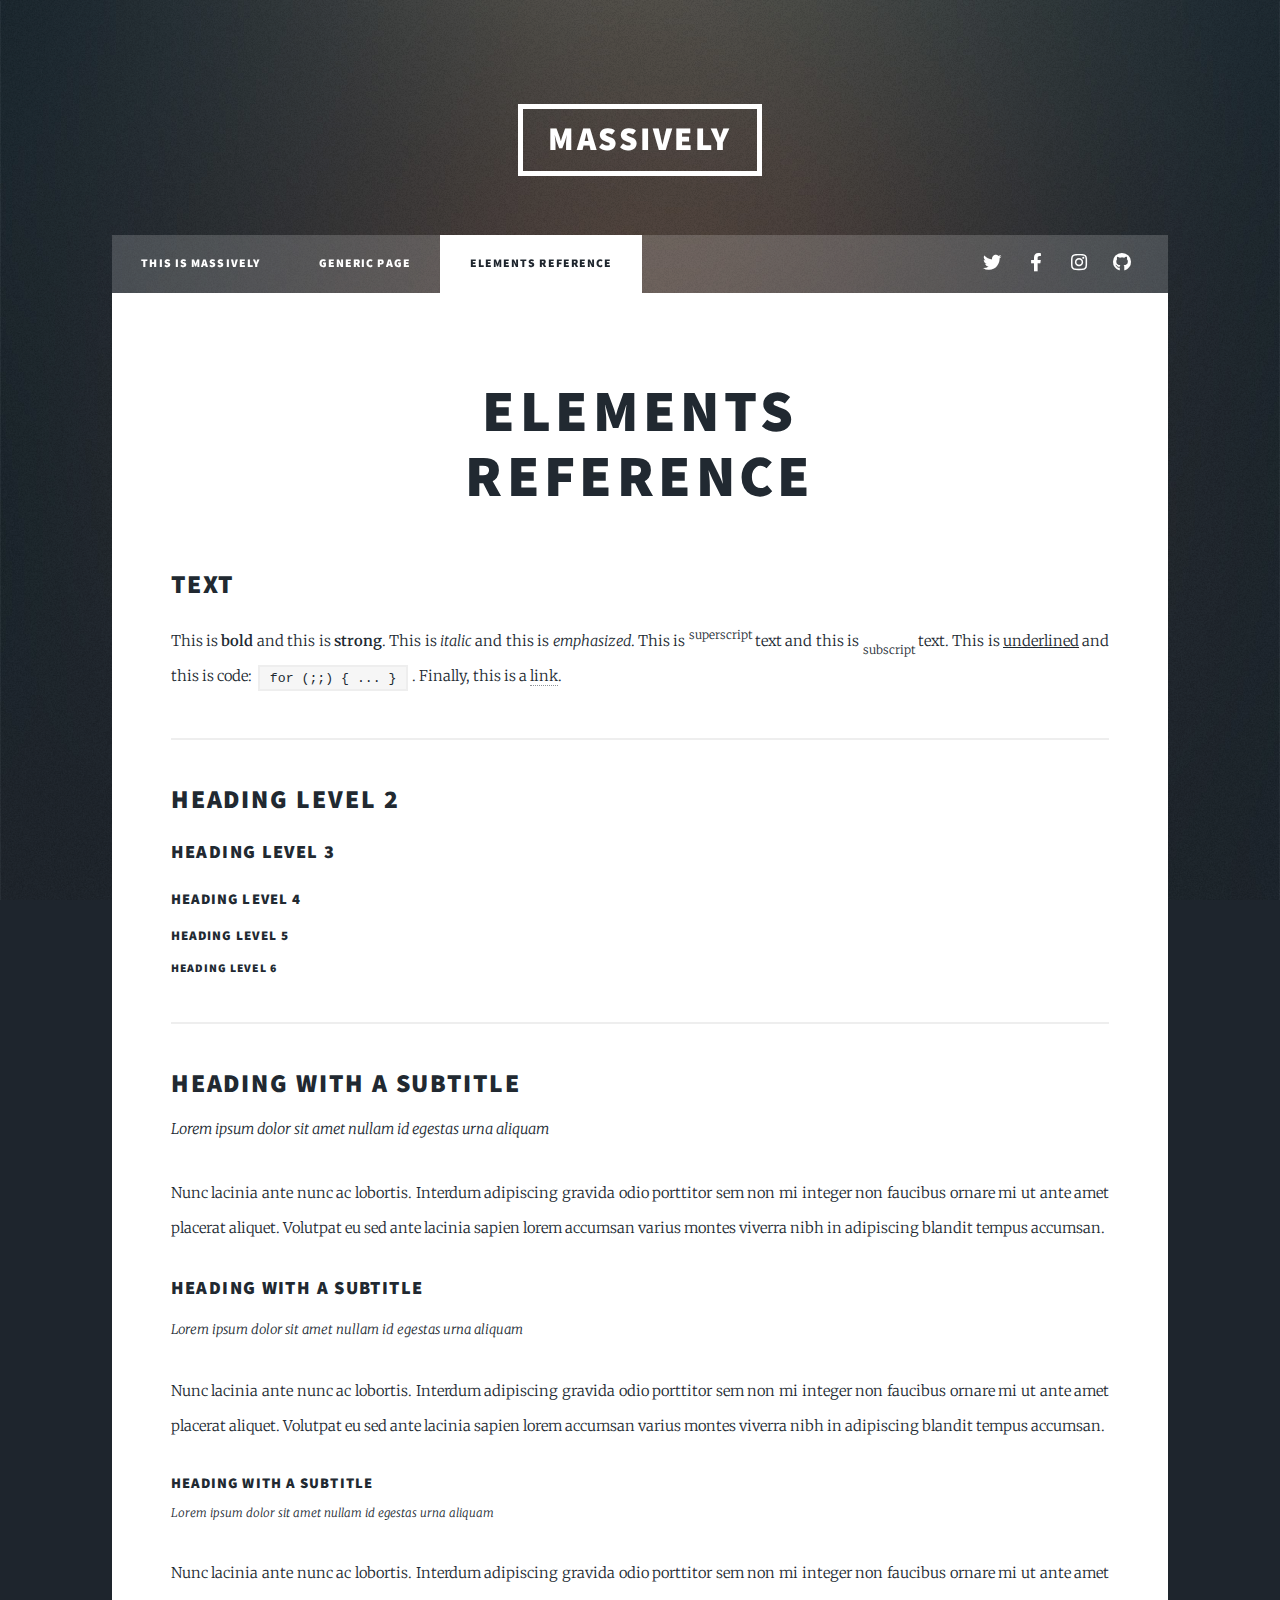
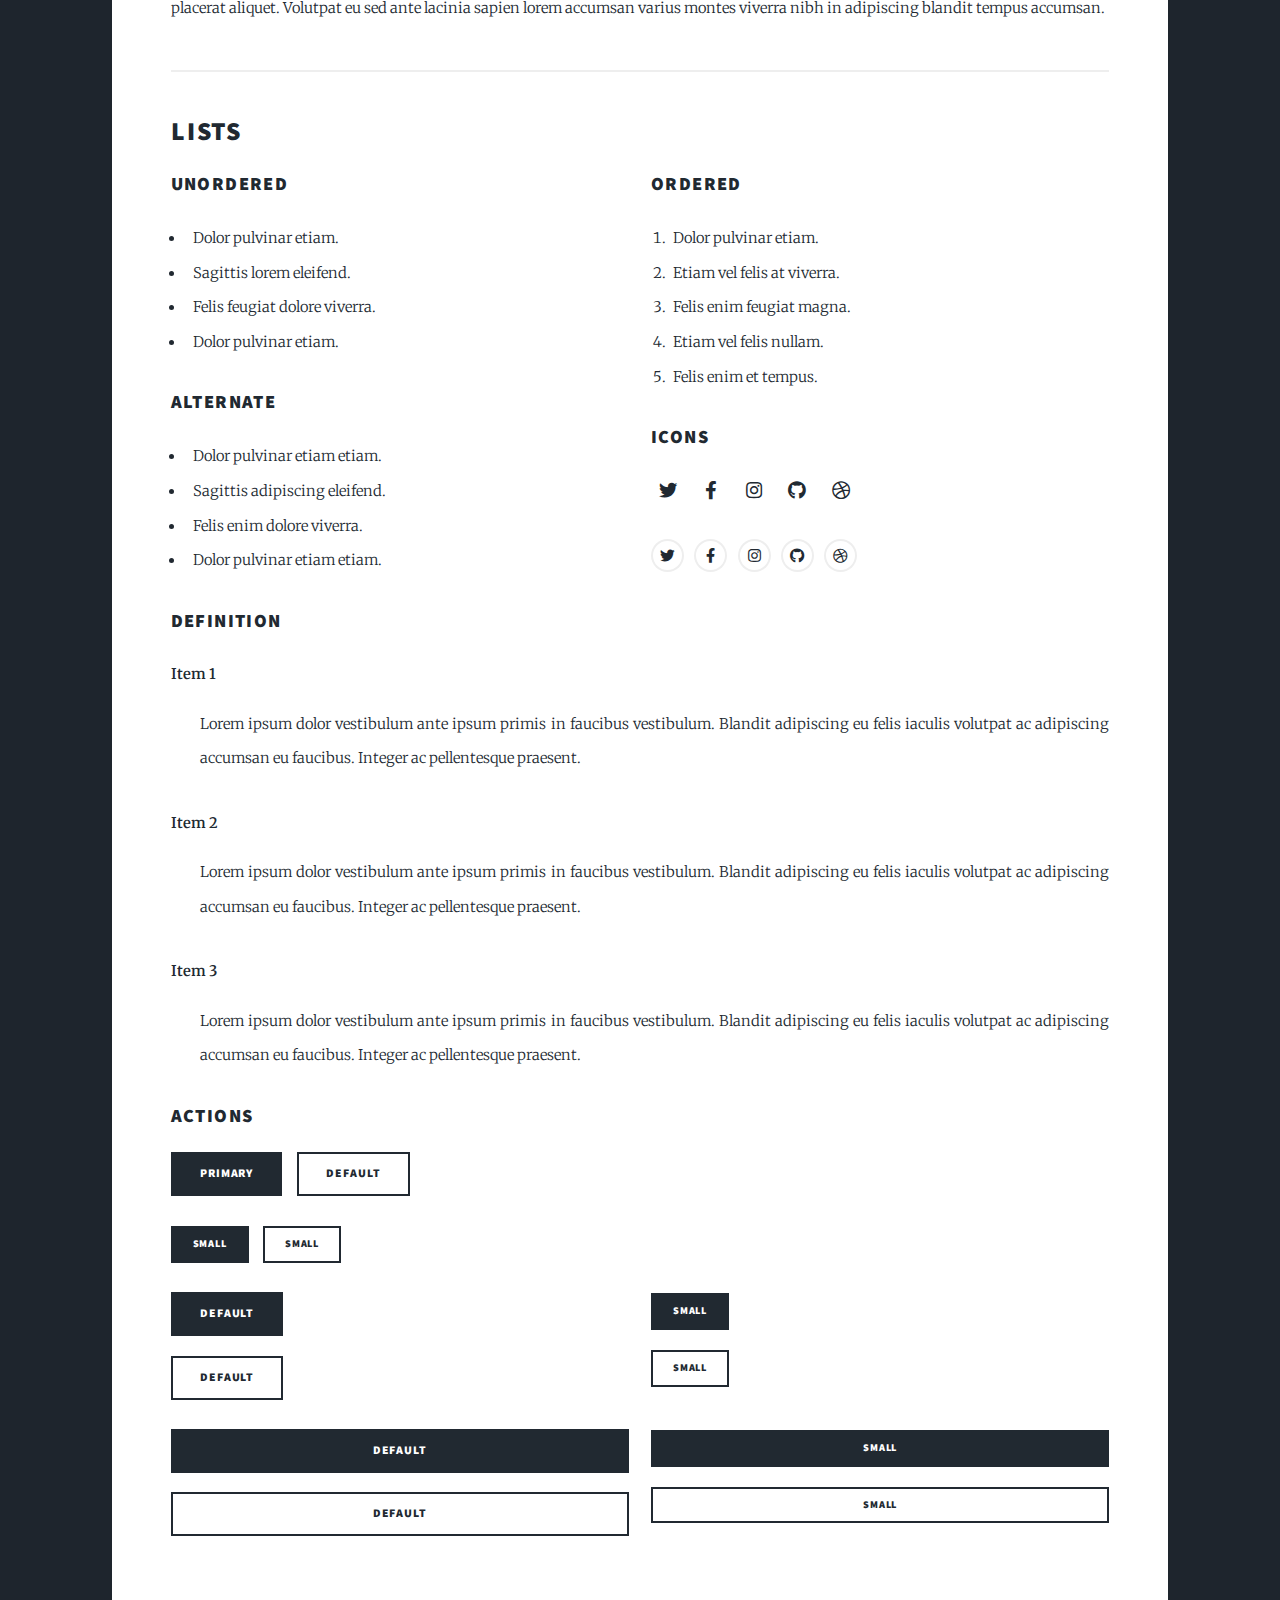
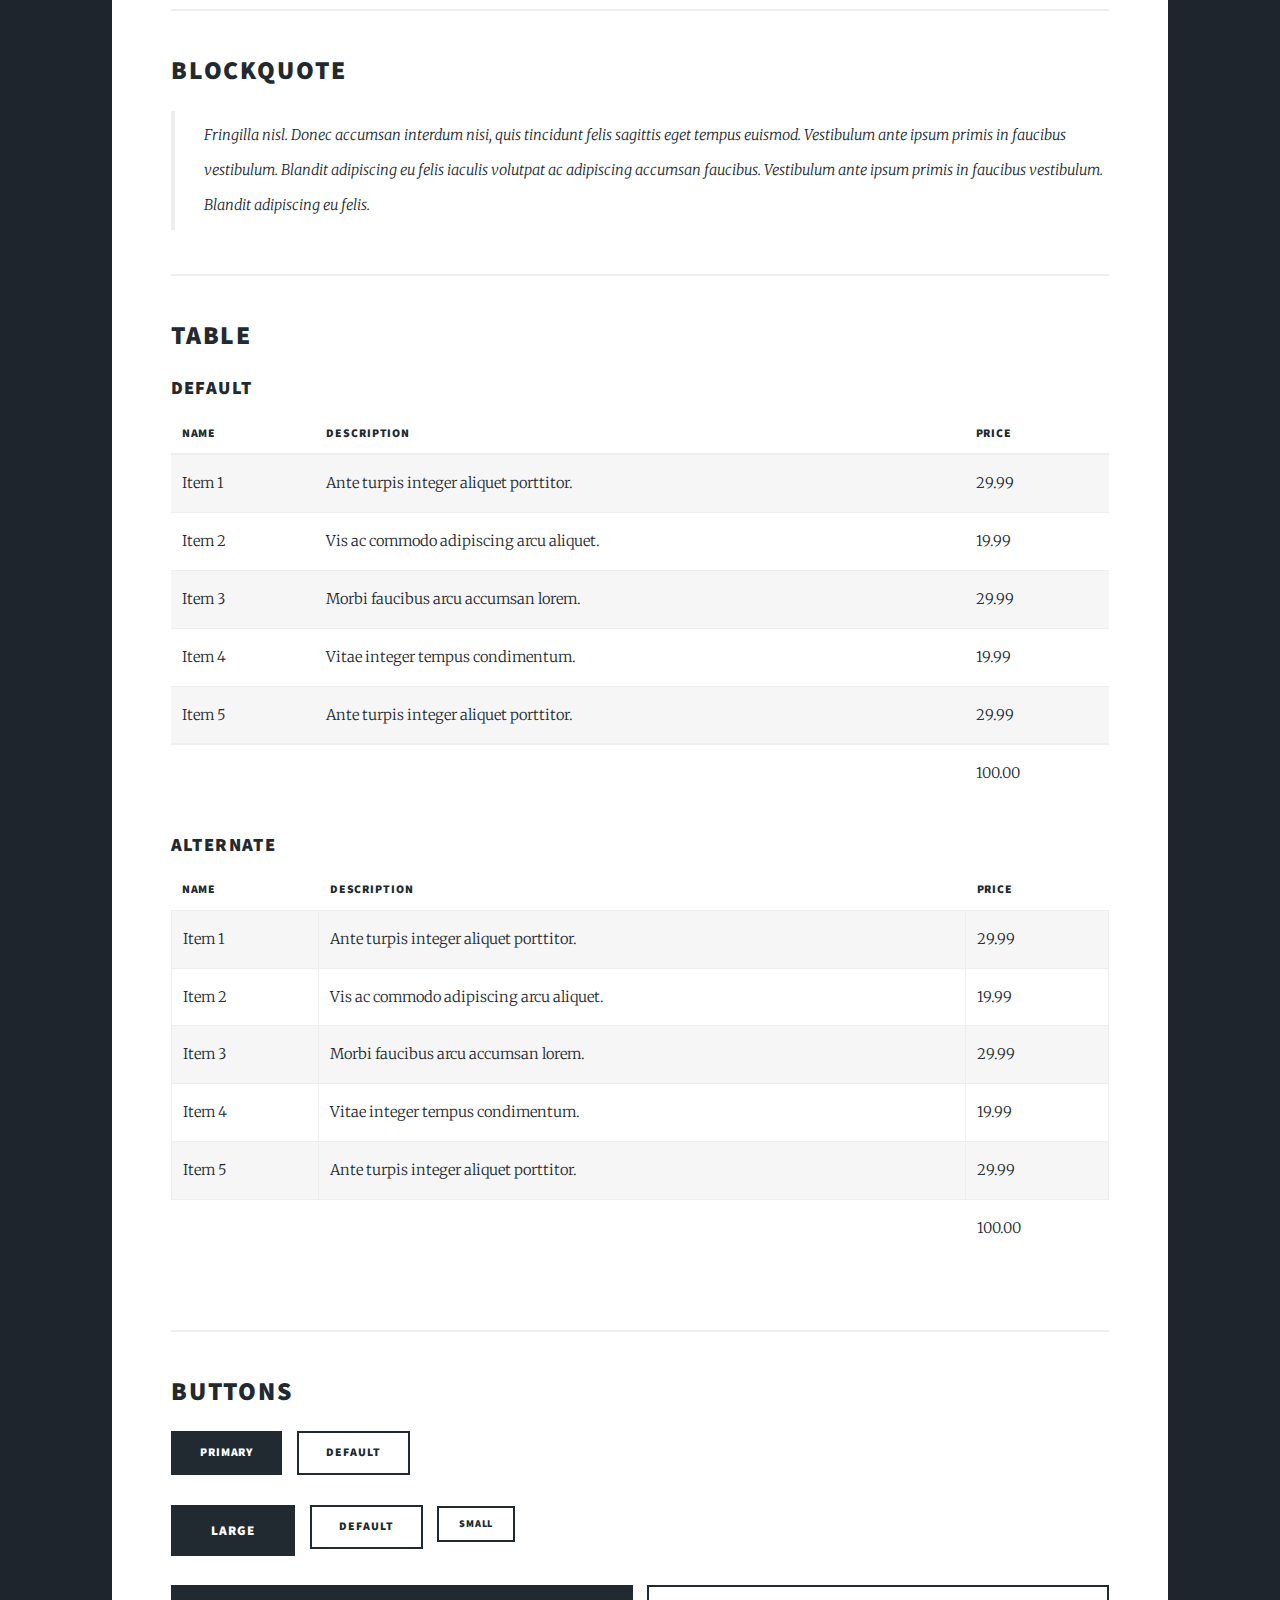
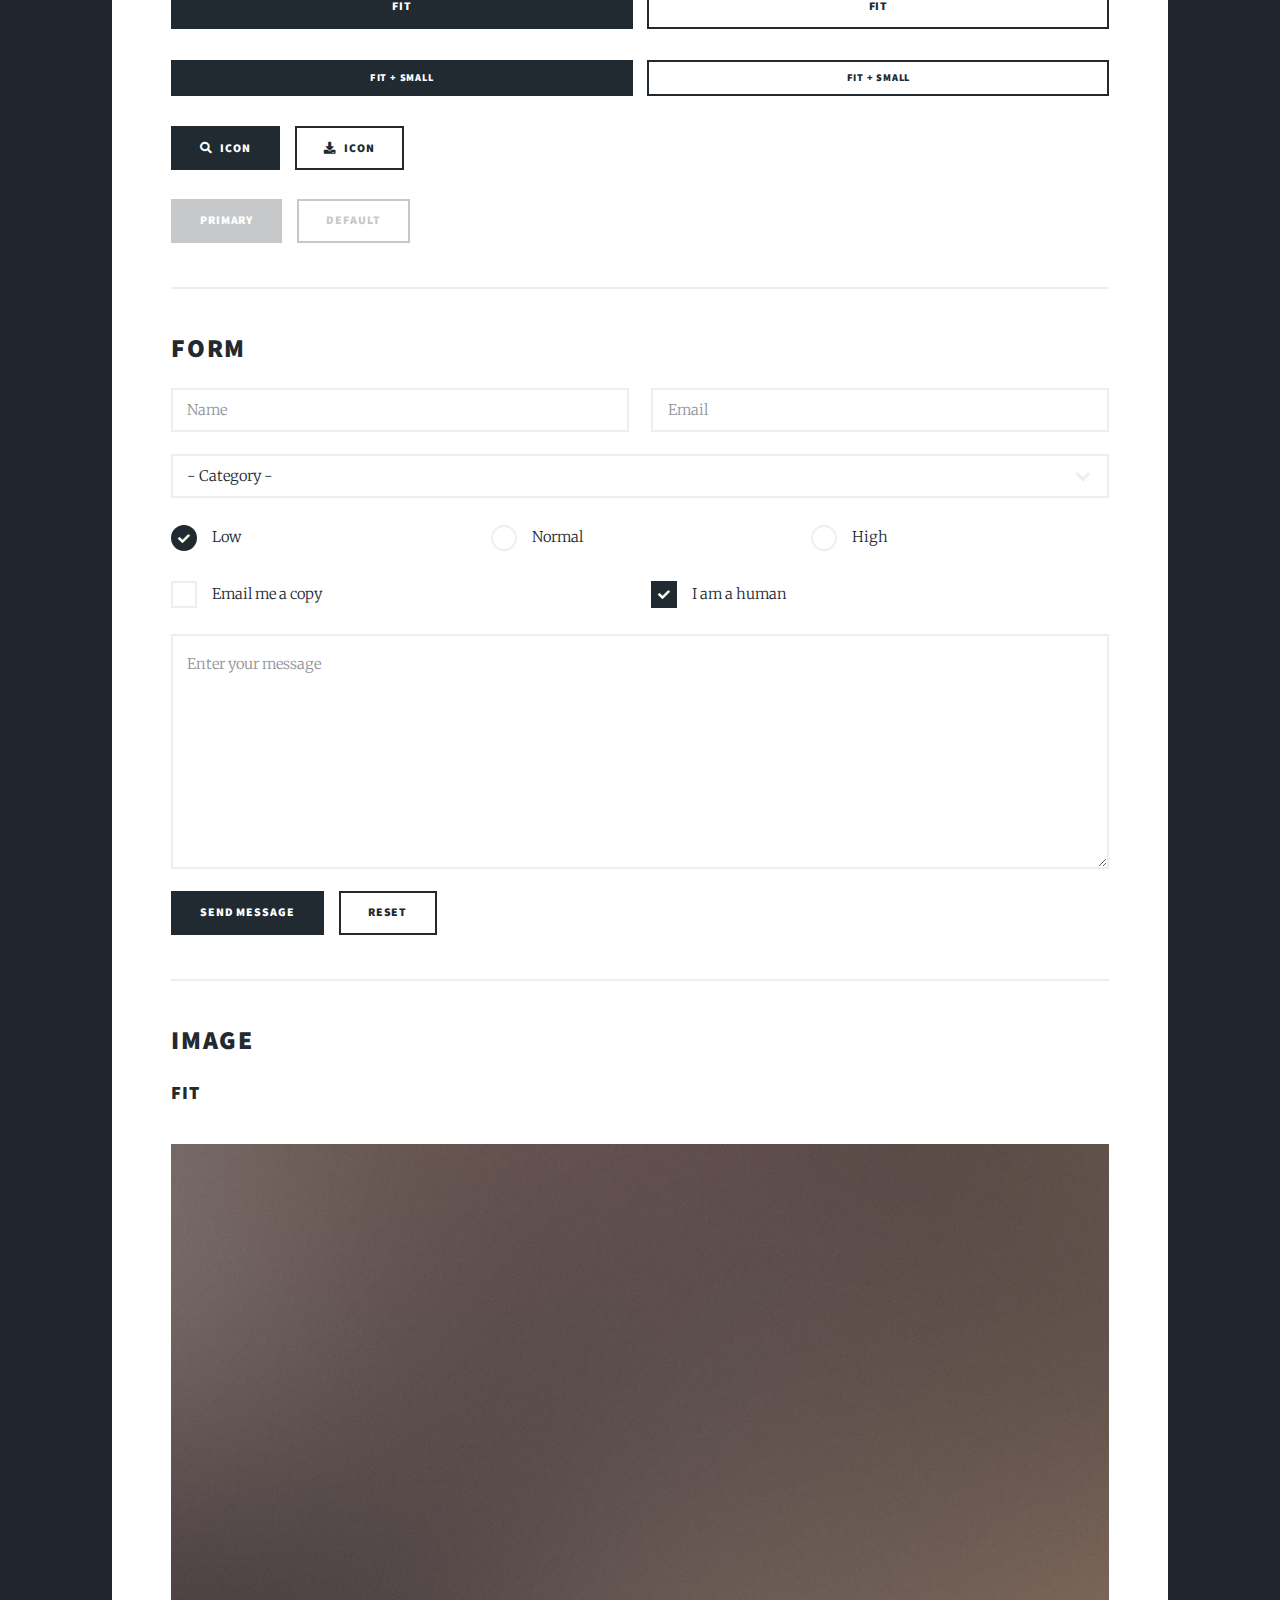
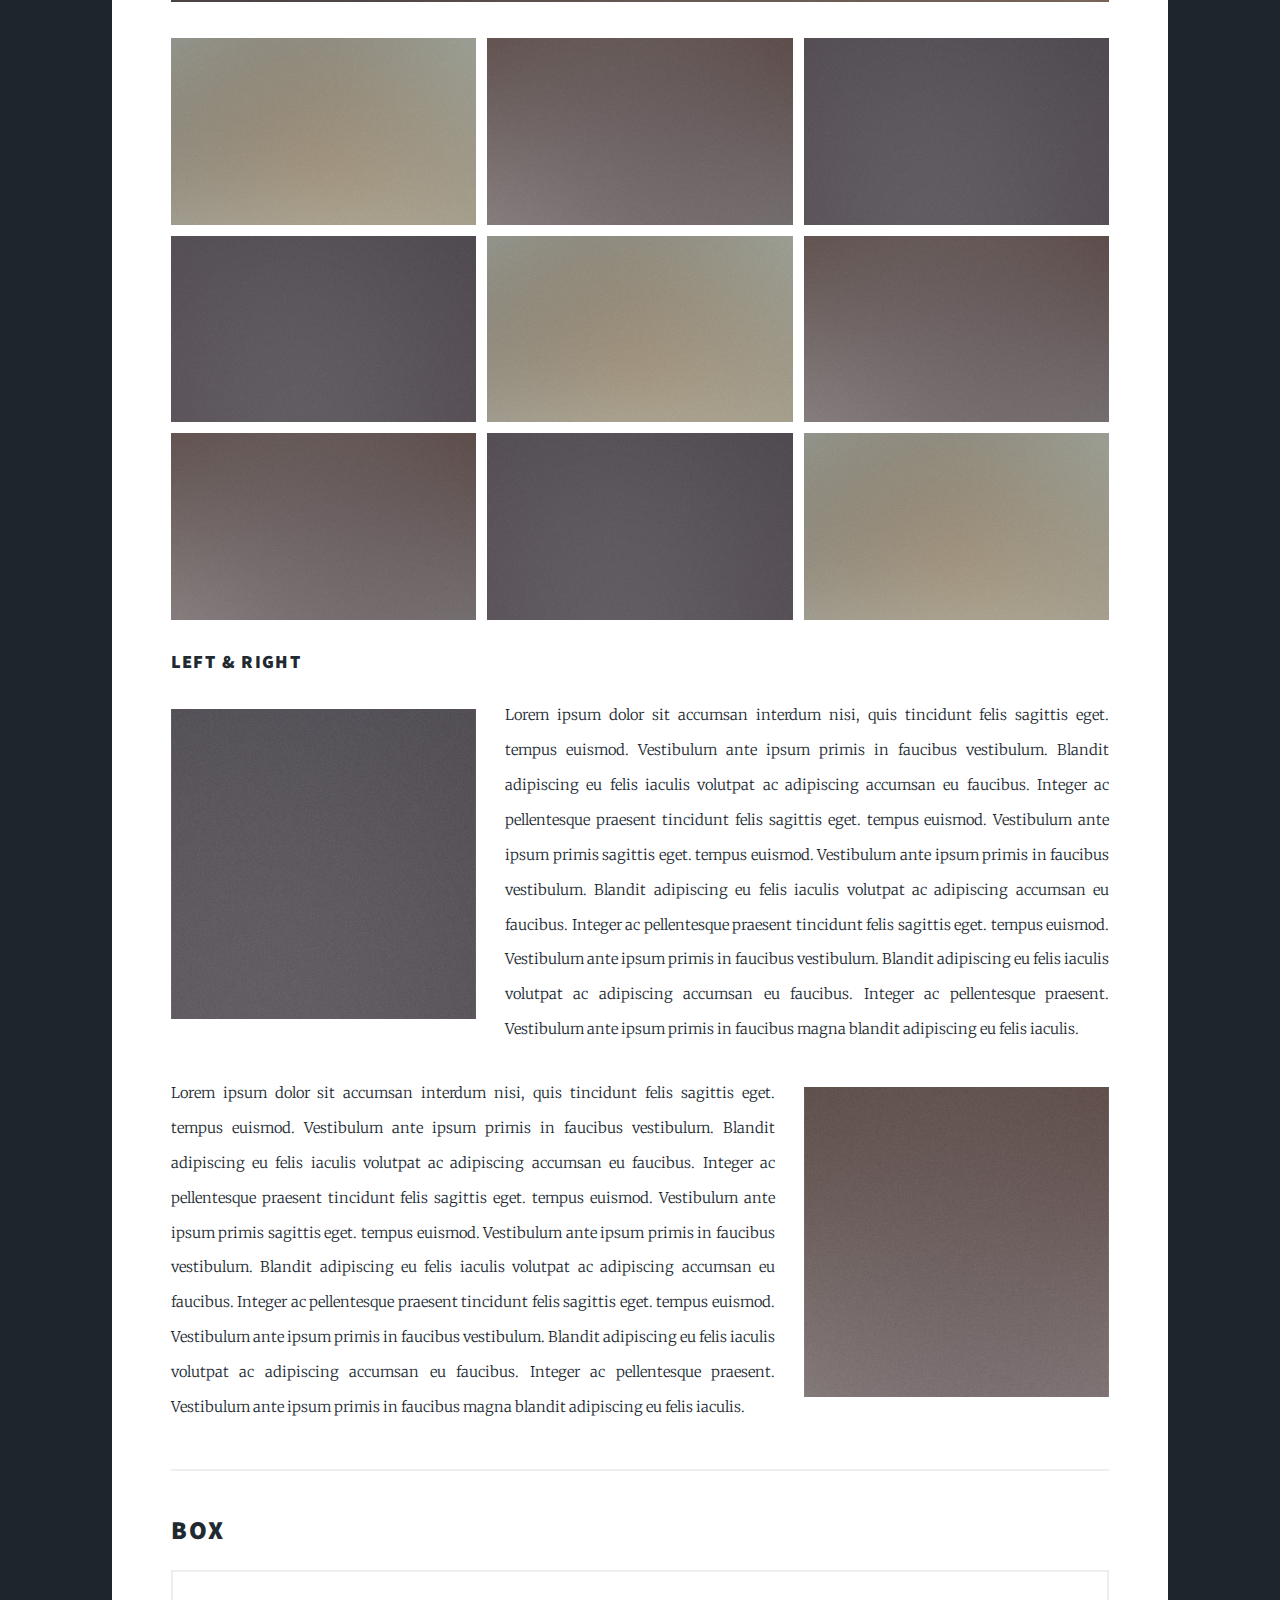
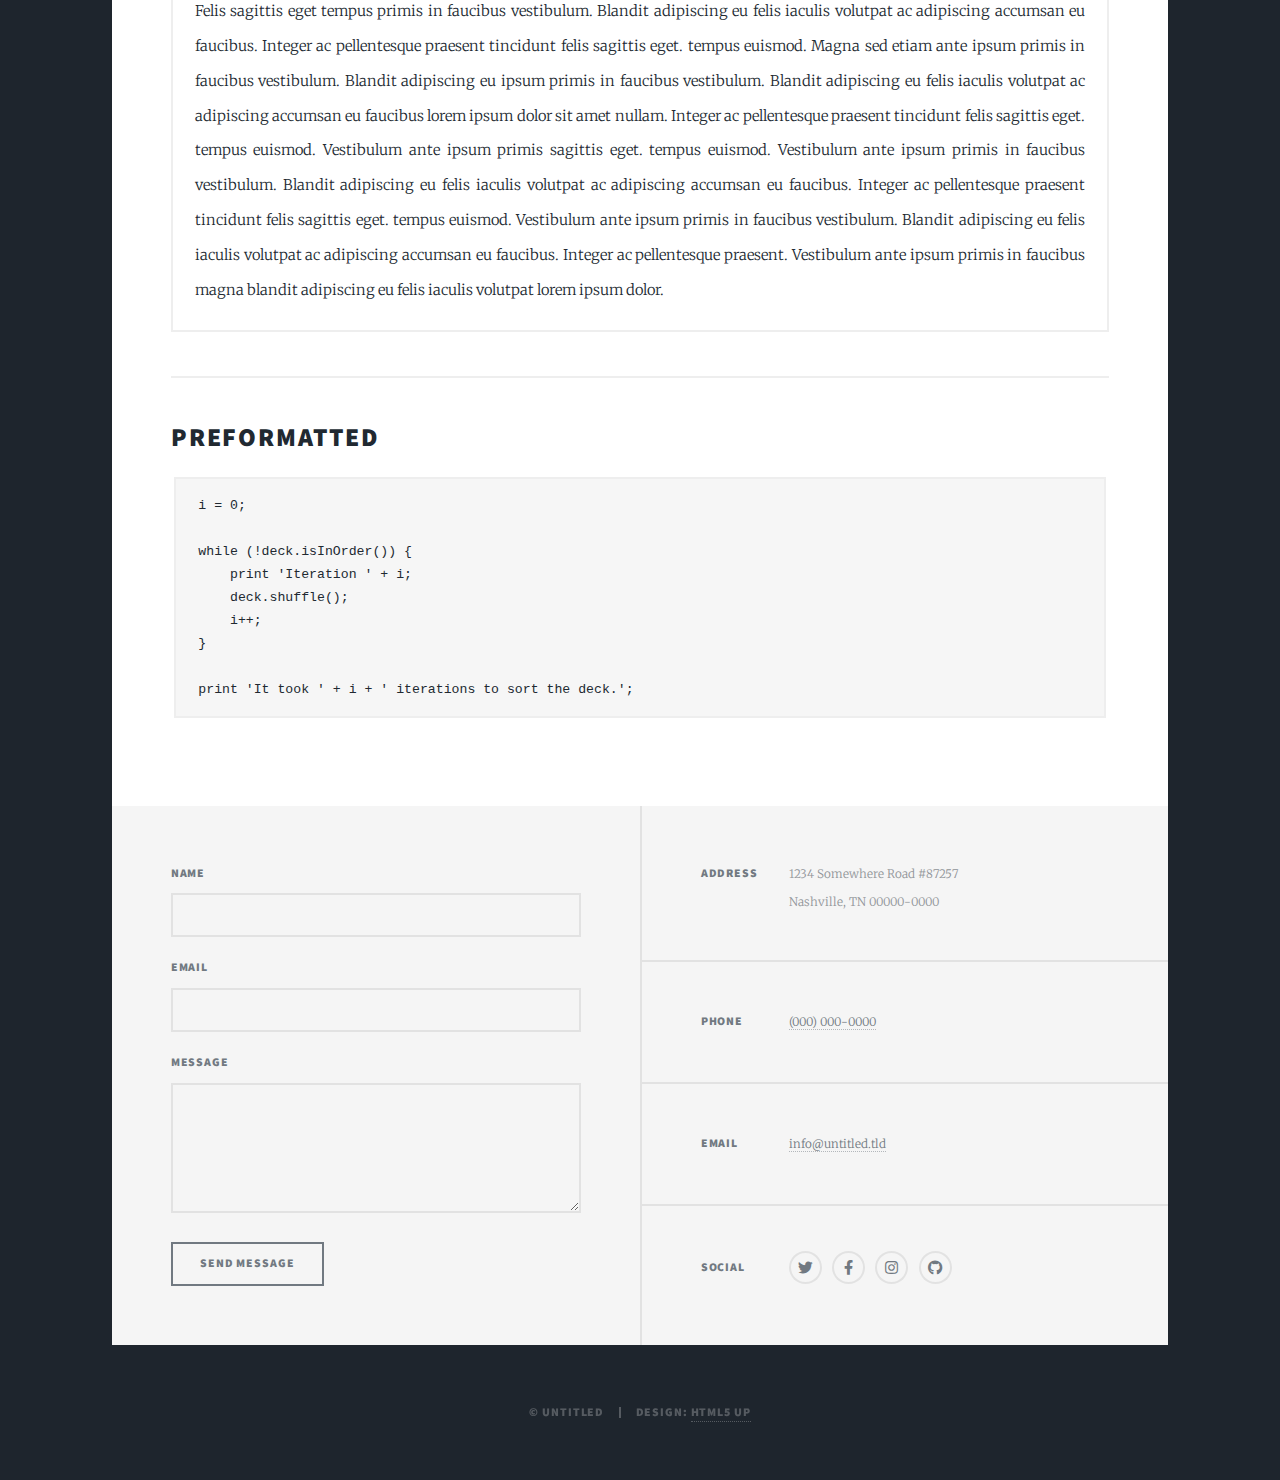
==== elements.html @ d3384584 "Add files via upload" ====
<!DOCTYPE HTML>
<!--
	Massively by HTML5 UP
	html5up.net | @ajlkn
	Free for personal and commercial use under the CCA 3.0 license (html5up.net/license)
-->
<html>
	<head>
		<title>Elements Reference - Massively by HTML5 UP</title>
		<meta charset="utf-8" />
		<meta name="viewport" content="width=device-width, initial-scale=1, user-scalable=no" />
		<link rel="stylesheet" href="assets/css/main.css" />
		<noscript><link rel="stylesheet" href="assets/css/noscript.css" /></noscript>
	</head>
	<body class="is-preload">

		<!-- Wrapper -->
			<div id="wrapper">

				<!-- Header -->
					<header id="header">
						<a href="index.html" class="logo">Massively</a>
					</header>

				<!-- Nav -->
					<nav id="nav">
						<ul class="links">
							<li><a href="index.html">This is Massively</a></li>
							<li><a href="generic.html">Generic Page</a></li>
							<li class="active"><a href="elements.html">Elements Reference</a></li>
						</ul>
						<ul class="icons">
							<li><a href="#" class="icon brands fa-twitter"><span class="label">Twitter</span></a></li>
							<li><a href="#" class="icon brands fa-facebook-f"><span class="label">Facebook</span></a></li>
							<li><a href="#" class="icon brands fa-instagram"><span class="label">Instagram</span></a></li>
							<li><a href="#" class="icon brands fa-github"><span class="label">GitHub</span></a></li>
						</ul>
					</nav>

				<!-- Main -->
					<div id="main">

						<!-- Post -->
							<section class="post">
								<header class="major">
									<h1>Elements<br />
									Reference</h1>
								</header>

								<!-- Text stuff -->
									<h2>Text</h2>
									<p>This is <b>bold</b> and this is <strong>strong</strong>. This is <i>italic</i> and this is <em>emphasized</em>.
									This is <sup>superscript</sup> text and this is <sub>subscript</sub> text.
									This is <u>underlined</u> and this is code: <code>for (;;) { ... }</code>.
									Finally, this is a <a href="#">link</a>.</p>
									<hr />
									<h2>Heading Level 2</h2>
									<h3>Heading Level 3</h3>
									<h4>Heading Level 4</h4>
									<h5>Heading Level 5</h5>
									<h6>Heading Level 6</h6>
									<hr />
									<header>
										<h2>Heading with a Subtitle</h2>
										<p>Lorem ipsum dolor sit amet nullam id egestas urna aliquam</p>
									</header>
									<p>Nunc lacinia ante nunc ac lobortis. Interdum adipiscing gravida odio porttitor sem non mi integer non faucibus ornare mi ut ante amet placerat aliquet. Volutpat eu sed ante lacinia sapien lorem accumsan varius montes viverra nibh in adipiscing blandit tempus accumsan.</p>
									<header>
										<h3>Heading with a Subtitle</h3>
										<p>Lorem ipsum dolor sit amet nullam id egestas urna aliquam</p>
									</header>
									<p>Nunc lacinia ante nunc ac lobortis. Interdum adipiscing gravida odio porttitor sem non mi integer non faucibus ornare mi ut ante amet placerat aliquet. Volutpat eu sed ante lacinia sapien lorem accumsan varius montes viverra nibh in adipiscing blandit tempus accumsan.</p>
									<header>
										<h4>Heading with a Subtitle</h4>
										<p>Lorem ipsum dolor sit amet nullam id egestas urna aliquam</p>
									</header>
									<p>Nunc lacinia ante nunc ac lobortis. Interdum adipiscing gravida odio porttitor sem non mi integer non faucibus ornare mi ut ante amet placerat aliquet. Volutpat eu sed ante lacinia sapien lorem accumsan varius montes viverra nibh in adipiscing blandit tempus accumsan.</p>

									<hr />

								<!-- Lists -->
									<h2>Lists</h2>
									<div class="row">
										<div class="col-6 col-12-small">

											<h3>Unordered</h3>
											<ul>
												<li>Dolor pulvinar etiam.</li>
												<li>Sagittis lorem eleifend.</li>
												<li>Felis feugiat dolore viverra.</li>
												<li>Dolor pulvinar etiam.</li>
											</ul>

											<h3>Alternate</h3>
											<ul class="alt">
												<li>Dolor pulvinar etiam etiam.</li>
												<li>Sagittis adipiscing eleifend.</li>
												<li>Felis enim dolore viverra.</li>
												<li>Dolor pulvinar etiam etiam.</li>
											</ul>

										</div>
										<div class="col-6 col-12-small">

											<h3>Ordered</h3>
											<ol>
												<li>Dolor pulvinar etiam.</li>
												<li>Etiam vel felis at viverra.</li>
												<li>Felis enim feugiat magna.</li>
												<li>Etiam vel felis nullam.</li>
												<li>Felis enim et tempus.</li>
											</ol>

											<h3>Icons</h3>
											<ul class="icons">
												<li><a href="#" class="icon brands fa-twitter"><span class="label">Twitter</span></a></li>
												<li><a href="#" class="icon brands fa-facebook-f"><span class="label">Facebook</span></a></li>
												<li><a href="#" class="icon brands fa-instagram"><span class="label">Instagram</span></a></li>
												<li><a href="#" class="icon brands fa-github"><span class="label">Github</span></a></li>
												<li><a href="#" class="icon brands fa-dribbble"><span class="label">Dribbble</span></a></li>
											</ul>
											<ul class="icons alt">
												<li><a href="#" class="icon brands alt fa-twitter"><span class="label">Twitter</span></a></li>
												<li><a href="#" class="icon brands alt fa-facebook-f"><span class="label">Facebook</span></a></li>
												<li><a href="#" class="icon brands alt fa-instagram"><span class="label">Instagram</span></a></li>
												<li><a href="#" class="icon brands alt fa-github"><span class="label">Github</span></a></li>
												<li><a href="#" class="icon brands alt fa-dribbble"><span class="label">Dribbble</span></a></li>
											</ul>

										</div>
									</div>
									<h3>Definition</h3>
									<dl>
										<dt>Item 1</dt>
										<dd>
											<p>Lorem ipsum dolor vestibulum ante ipsum primis in faucibus vestibulum. Blandit adipiscing eu felis iaculis volutpat ac adipiscing accumsan eu faucibus. Integer ac pellentesque praesent.</p>
										</dd>
										<dt>Item 2</dt>
										<dd>
											<p>Lorem ipsum dolor vestibulum ante ipsum primis in faucibus vestibulum. Blandit adipiscing eu felis iaculis volutpat ac adipiscing accumsan eu faucibus. Integer ac pellentesque praesent.</p>
										</dd>
										<dt>Item 3</dt>
										<dd>
											<p>Lorem ipsum dolor vestibulum ante ipsum primis in faucibus vestibulum. Blandit adipiscing eu felis iaculis volutpat ac adipiscing accumsan eu faucibus. Integer ac pellentesque praesent.</p>
										</dd>
									</dl>

									<h3>Actions</h3>
									<ul class="actions">
										<li><a href="#" class="button primary">Primary</a></li>
										<li><a href="#" class="button">Default</a></li>
									</ul>
									<ul class="actions small">
										<li><a href="#" class="button primary small">Small</a></li>
										<li><a href="#" class="button small">Small</a></li>
									</ul>
									<div class="row">
										<div class="col-6 col-12-small">
											<ul class="actions stacked">
												<li><a href="#" class="button primary">Default</a></li>
												<li><a href="#" class="button">Default</a></li>
											</ul>
										</div>
										<div class="col-6 col-12-small">
											<ul class="actions stacked">
												<li><a href="#" class="button primary small">Small</a></li>
												<li><a href="#" class="button small">Small</a></li>
											</ul>
										</div>
									</div>
									<div class="row">
										<div class="col-6 col-12-small">
											<ul class="actions stacked">
												<li><a href="#" class="button primary fit">Default</a></li>
												<li><a href="#" class="button fit">Default</a></li>
											</ul>
										</div>
										<div class="col-6 col-12-small">
											<ul class="actions stacked">
												<li><a href="#" class="button primary small fit">Small</a></li>
												<li><a href="#" class="button small fit">Small</a></li>
											</ul>
										</div>
									</div>

									<hr />

								<!-- Blockquote -->
									<h2>Blockquote</h2>
									<blockquote>Fringilla nisl. Donec accumsan interdum nisi, quis tincidunt felis sagittis eget tempus euismod. Vestibulum ante ipsum primis in faucibus vestibulum. Blandit adipiscing eu felis iaculis volutpat ac adipiscing accumsan faucibus. Vestibulum ante ipsum primis in faucibus vestibulum. Blandit adipiscing eu felis.</blockquote>

									<hr />

								<!-- Table -->
									<h2>Table</h2>

									<h3>Default</h3>
									<div class="table-wrapper">
										<table>
											<thead>
												<tr>
													<th>Name</th>
													<th>Description</th>
													<th>Price</th>
												</tr>
											</thead>
											<tbody>
												<tr>
													<td>Item 1</td>
													<td>Ante turpis integer aliquet porttitor.</td>
													<td>29.99</td>
												</tr>
												<tr>
													<td>Item 2</td>
													<td>Vis ac commodo adipiscing arcu aliquet.</td>
													<td>19.99</td>
												</tr>
												<tr>
													<td>Item 3</td>
													<td> Morbi faucibus arcu accumsan lorem.</td>
													<td>29.99</td>
												</tr>
												<tr>
													<td>Item 4</td>
													<td>Vitae integer tempus condimentum.</td>
													<td>19.99</td>
												</tr>
												<tr>
													<td>Item 5</td>
													<td>Ante turpis integer aliquet porttitor.</td>
													<td>29.99</td>
												</tr>
											</tbody>
											<tfoot>
												<tr>
													<td colspan="2"></td>
													<td>100.00</td>
												</tr>
											</tfoot>
										</table>
									</div>

									<h3>Alternate</h3>
									<div class="table-wrapper">
										<table class="alt">
											<thead>
												<tr>
													<th>Name</th>
													<th>Description</th>
													<th>Price</th>
												</tr>
											</thead>
											<tbody>
												<tr>
													<td>Item 1</td>
													<td>Ante turpis integer aliquet porttitor.</td>
													<td>29.99</td>
												</tr>
												<tr>
													<td>Item 2</td>
													<td>Vis ac commodo adipiscing arcu aliquet.</td>
													<td>19.99</td>
												</tr>
												<tr>
													<td>Item 3</td>
													<td> Morbi faucibus arcu accumsan lorem.</td>
													<td>29.99</td>
												</tr>
												<tr>
													<td>Item 4</td>
													<td>Vitae integer tempus condimentum.</td>
													<td>19.99</td>
												</tr>
												<tr>
													<td>Item 5</td>
													<td>Ante turpis integer aliquet porttitor.</td>
													<td>29.99</td>
												</tr>
											</tbody>
											<tfoot>
												<tr>
													<td colspan="2"></td>
													<td>100.00</td>
												</tr>
											</tfoot>
										</table>
									</div>

									<hr />

								<!-- Buttons -->
									<h2>Buttons</h2>
									<ul class="actions">
										<li><a href="#" class="button primary">Primary</a></li>
										<li><a href="#" class="button">Default</a></li>
									</ul>
									<ul class="actions">
										<li><a href="#" class="button primary large">Large</a></li>
										<li><a href="#" class="button">Default</a></li>
										<li><a href="#" class="button small">Small</a></li>
									</ul>
									<ul class="actions fit">
										<li><a href="#" class="button primary fit">Fit</a></li>
										<li><a href="#" class="button fit">Fit</a></li>
									</ul>
									<ul class="actions fit small">
										<li><a href="#" class="button primary fit small">Fit + Small</a></li>
										<li><a href="#" class="button fit small">Fit + Small</a></li>
									</ul>
									<ul class="actions">
										<li><a href="#" class="button primary icon solid fa-search">Icon</a></li>
										<li><a href="#" class="button icon solid fa-download">Icon</a></li>
									</ul>
									<ul class="actions">
										<li><span class="button primary disabled">Primary</span></li>
										<li><span class="button disabled">Default</span></li>
									</ul>

									<hr />

								<!-- Form -->
									<h2>Form</h2>

									<form method="post" action="#">
										<div class="row gtr-uniform">
											<div class="col-6 col-12-xsmall">
												<input type="text" name="demo-name" id="demo-name" value="" placeholder="Name" />
											</div>
											<div class="col-6 col-12-xsmall">
												<input type="email" name="demo-email" id="demo-email" value="" placeholder="Email" />
											</div>
											<!-- Break -->
											<div class="col-12">
												<select name="demo-category" id="demo-category">
													<option value="">- Category -</option>
													<option value="1">Manufacturing</option>
													<option value="1">Shipping</option>
													<option value="1">Administration</option>
													<option value="1">Human Resources</option>
												</select>
											</div>
											<!-- Break -->
											<div class="col-4 col-12-small">
												<input type="radio" id="demo-priority-low" name="demo-priority" checked>
												<label for="demo-priority-low">Low</label>
											</div>
											<div class="col-4 col-12-small">
												<input type="radio" id="demo-priority-normal" name="demo-priority">
												<label for="demo-priority-normal">Normal</label>
											</div>
											<div class="col-4 col-12-small">
												<input type="radio" id="demo-priority-high" name="demo-priority">
												<label for="demo-priority-high">High</label>
											</div>
											<!-- Break -->
											<div class="col-6 col-12-small">
												<input type="checkbox" id="demo-copy" name="demo-copy">
												<label for="demo-copy">Email me a copy</label>
											</div>
											<div class="col-6 col-12-small">
												<input type="checkbox" id="demo-human" name="demo-human" checked>
												<label for="demo-human">I am a human</label>
											</div>
											<!-- Break -->
											<div class="col-12">
												<textarea name="demo-message" id="demo-message" placeholder="Enter your message" rows="6"></textarea>
											</div>
											<!-- Break -->
											<div class="col-12">
												<ul class="actions">
													<li><input type="submit" value="Send Message" class="primary" /></li>
													<li><input type="reset" value="Reset" /></li>
												</ul>
											</div>
										</div>
									</form>

									<hr />

								<!-- Image -->
									<h2>Image</h2>

									<h3>Fit</h3>
									<span class="image fit"><img src="images/pic01.jpg" alt="" /></span>
									<div class="box alt">
										<div class="row gtr-50 gtr-uniform">
											<div class="col-4"><span class="image fit"><img src="images/pic02.jpg" alt="" /></span></div>
											<div class="col-4"><span class="image fit"><img src="images/pic03.jpg" alt="" /></span></div>
											<div class="col-4"><span class="image fit"><img src="images/pic04.jpg" alt="" /></span></div>
											<!-- Break -->
											<div class="col-4"><span class="image fit"><img src="images/pic04.jpg" alt="" /></span></div>
											<div class="col-4"><span class="image fit"><img src="images/pic02.jpg" alt="" /></span></div>
											<div class="col-4"><span class="image fit"><img src="images/pic03.jpg" alt="" /></span></div>
											<!-- Break -->
											<div class="col-4"><span class="image fit"><img src="images/pic03.jpg" alt="" /></span></div>
											<div class="col-4"><span class="image fit"><img src="images/pic04.jpg" alt="" /></span></div>
											<div class="col-4"><span class="image fit"><img src="images/pic02.jpg" alt="" /></span></div>
										</div>
									</div>

									<h3>Left &amp; Right</h3>
									<p><span class="image left"><img src="images/pic08.jpg" alt="" /></span>Lorem ipsum dolor sit accumsan interdum nisi, quis tincidunt felis sagittis eget. tempus euismod. Vestibulum ante ipsum primis in faucibus vestibulum. Blandit adipiscing eu felis iaculis volutpat ac adipiscing accumsan eu faucibus. Integer ac pellentesque praesent tincidunt felis sagittis eget. tempus euismod. Vestibulum ante ipsum primis sagittis eget. tempus euismod. Vestibulum ante ipsum primis in faucibus vestibulum. Blandit adipiscing eu felis iaculis volutpat ac adipiscing accumsan eu faucibus. Integer ac pellentesque praesent tincidunt felis sagittis eget. tempus euismod. Vestibulum ante ipsum primis in faucibus vestibulum. Blandit adipiscing eu felis iaculis volutpat ac adipiscing accumsan eu faucibus. Integer ac pellentesque praesent. Vestibulum ante ipsum primis in faucibus magna blandit adipiscing eu felis iaculis.</p>
									<p><span class="image right"><img src="images/pic09.jpg" alt="" /></span>Lorem ipsum dolor sit accumsan interdum nisi, quis tincidunt felis sagittis eget. tempus euismod. Vestibulum ante ipsum primis in faucibus vestibulum. Blandit adipiscing eu felis iaculis volutpat ac adipiscing accumsan eu faucibus. Integer ac pellentesque praesent tincidunt felis sagittis eget. tempus euismod. Vestibulum ante ipsum primis sagittis eget. tempus euismod. Vestibulum ante ipsum primis in faucibus vestibulum. Blandit adipiscing eu felis iaculis volutpat ac adipiscing accumsan eu faucibus. Integer ac pellentesque praesent tincidunt felis sagittis eget. tempus euismod. Vestibulum ante ipsum primis in faucibus vestibulum. Blandit adipiscing eu felis iaculis volutpat ac adipiscing accumsan eu faucibus. Integer ac pellentesque praesent. Vestibulum ante ipsum primis in faucibus magna blandit adipiscing eu felis iaculis.</p>

									<hr />

								<!-- Box -->
									<h2>Box</h2>
									<div class="box">
										<p>Felis sagittis eget tempus primis in faucibus vestibulum. Blandit adipiscing eu felis iaculis volutpat ac adipiscing accumsan eu faucibus. Integer ac pellentesque praesent tincidunt felis sagittis eget. tempus euismod. Magna sed etiam ante ipsum primis in faucibus vestibulum. Blandit adipiscing eu ipsum primis in faucibus vestibulum. Blandit adipiscing eu felis iaculis volutpat ac adipiscing accumsan eu faucibus lorem ipsum dolor sit amet nullam. Integer ac pellentesque praesent tincidunt felis sagittis eget. tempus euismod. Vestibulum ante ipsum primis sagittis eget. tempus euismod. Vestibulum ante ipsum primis in faucibus vestibulum. Blandit adipiscing eu felis iaculis volutpat ac adipiscing accumsan eu faucibus. Integer ac pellentesque praesent tincidunt felis sagittis eget. tempus euismod. Vestibulum ante ipsum primis in faucibus vestibulum. Blandit adipiscing eu felis iaculis volutpat ac adipiscing accumsan eu faucibus. Integer ac pellentesque praesent. Vestibulum ante ipsum primis in faucibus magna blandit adipiscing eu felis iaculis volutpat lorem ipsum dolor.</p>
									</div>

									<hr />

								<!-- Preformatted Code -->
									<h2>Preformatted</h2>
									<pre><code>i = 0;

while (!deck.isInOrder()) {
    print 'Iteration ' + i;
    deck.shuffle();
    i++;
}

print 'It took ' + i + ' iterations to sort the deck.';
</code></pre>

							</section>

					</div>

				<!-- Footer -->
					<footer id="footer">
						<section>
							<form method="post" action="#">
								<div class="fields">
									<div class="field">
										<label for="name">Name</label>
										<input type="text" name="name" id="name" />
									</div>
									<div class="field">
										<label for="email">Email</label>
										<input type="text" name="email" id="email" />
									</div>
									<div class="field">
										<label for="message">Message</label>
										<textarea name="message" id="message" rows="3"></textarea>
									</div>
								</div>
								<ul class="actions">
									<li><input type="submit" value="Send Message" /></li>
								</ul>
							</form>
						</section>
						<section class="split contact">
							<section class="alt">
								<h3>Address</h3>
								<p>1234 Somewhere Road #87257<br />
								Nashville, TN 00000-0000</p>
							</section>
							<section>
								<h3>Phone</h3>
								<p><a href="#">(000) 000-0000</a></p>
							</section>
							<section>
								<h3>Email</h3>
								<p><a href="#">info@untitled.tld</a></p>
							</section>
							<section>
								<h3>Social</h3>
								<ul class="icons alt">
									<li><a href="#" class="icon brands alt fa-twitter"><span class="label">Twitter</span></a></li>
									<li><a href="#" class="icon brands alt fa-facebook-f"><span class="label">Facebook</span></a></li>
									<li><a href="#" class="icon brands alt fa-instagram"><span class="label">Instagram</span></a></li>
									<li><a href="#" class="icon brands alt fa-github"><span class="label">GitHub</span></a></li>
								</ul>
							</section>
						</section>
					</footer>

				<!-- Copyright -->
					<div id="copyright">
						<ul><li>&copy; Untitled</li><li>Design: <a href="https://html5up.net">HTML5 UP</a></li></ul>
					</div>

			</div>

		<!-- Scripts -->
			<script src="assets/js/jquery.min.js"></script>
			<script src="assets/js/jquery.scrollex.min.js"></script>
			<script src="assets/js/jquery.scrolly.min.js"></script>
			<script src="assets/js/browser.min.js"></script>
			<script src="assets/js/breakpoints.min.js"></script>
			<script src="assets/js/util.js"></script>
			<script src="assets/js/main.js"></script>

	</body>
</html>
---- assets/css/main.css ----
@import url(fontawesome-all.min.css);
@import url("https://fonts.googleapis.com/css?family=Merriweather:300,700,300italic,700italic|Source+Sans+Pro:900");

/*
	Massively by HTML5 UP
	html5up.net | @ajlkn
	Free for personal and commercial use under the CCA 3.0 license (html5up.net/license)
*/

html, body, div, span, applet, object,
iframe, h1, h2, h3, h4, h5, h6, p, blockquote,
pre, a, abbr, acronym, address, big, cite,
code, del, dfn, em, img, ins, kbd, q, s, samp,
small, strike, strong, sub, sup, tt, var, b,
u, i, center, dl, dt, dd, ol, ul, li, fieldset,
form, label, legend, table, caption, tbody,
tfoot, thead, tr, th, td, article, aside,
canvas, details, embed, figure, figcaption,
footer, header, hgroup, menu, nav, output, ruby,
section, summary, time, mark, audio, video {
	margin: 0;
	padding: 0;
	border: 0;
	font-size: 100%;
	font: inherit;
	vertical-align: baseline;}

article, aside, details, figcaption, figure,
footer, header, hgroup, menu, nav, section {
	display: block;}

body {
	line-height: 1;
}

ol, ul {
	list-style: none;
}

blockquote, q {
	quotes: none;
}

	blockquote:before, blockquote:after, q:before, q:after {
		content: '';
		content: none;
	}

table {
	border-collapse: collapse;
	border-spacing: 0;
}

body {
	-webkit-text-size-adjust: none;
}

mark {
	background-color: transparent;
	color: inherit;
}

input::-moz-focus-inner {
	border: 0;
	padding: 0;
}

input, select, textarea {
	-moz-appearance: none;
	-webkit-appearance: none;
	-ms-appearance: none;
	appearance: none;
}

/* Basic */

	@-ms-viewport {
		width: device-width;
	}

	body {
		-ms-overflow-style: scrollbar;
	}

	@media screen and (max-width: 480px) {

		html, body {
			min-width: 320px;
		}

	}

	html {
		box-sizing: border-box;
	}

	*, *:before, *:after {
		box-sizing: inherit;
	}

	body {
		background-color: #1e252d;
	}

		body.is-preload *, body.is-preload *:before, body.is-preload *:after {
			-moz-animation: none !important;
			-webkit-animation: none !important;
			-ms-animation: none !important;
			animation: none !important;
			-moz-transition: none !important;
			-webkit-transition: none !important;
			-ms-transition: none !important;
			transition: none !important;
		}

/* Type */

	html {
		font-size: 16pt;
	}

		@media screen and (max-width: 1680px) {

			html {
				font-size: 12pt;
			}

		}

		@media screen and (max-width: 1280px) {

			html {
				font-size: 11pt;
			}

		}

		@media screen and (max-width: 360px) {

			html {
				font-size: 10pt;
			}

		}

	body {
		color: #212931;
	}

	body, input, select, textarea {
		font-family: "Merriweather", Georgia, serif;
		font-weight: 300;
		font-size: 1rem;
		line-height: 2.375;
	}

	a {
		-moz-transition: color 0.2s ease-in-out, background-color 0.2s ease-in-out, border-color 0.2s ease-in-out, box-shadow 0.2s ease-in-out;
		-webkit-transition: color 0.2s ease-in-out, background-color 0.2s ease-in-out, border-color 0.2s ease-in-out, box-shadow 0.2s ease-in-out;
		-ms-transition: color 0.2s ease-in-out, background-color 0.2s ease-in-out, border-color 0.2s ease-in-out, box-shadow 0.2s ease-in-out;
		transition: color 0.2s ease-in-out, background-color 0.2s ease-in-out, border-color 0.2s ease-in-out, box-shadow 0.2s ease-in-out;
		border-bottom: dotted 1px;
		text-decoration: none;
	}

		a:hover {
			border-bottom-color: transparent;
		}

	strong, b {
		font-weight: 600;
	}

	em, i {
		font-style: italic;
	}

	p {
		text-align: justify;
		margin: 0 0 2rem 0;
	}

	h1, h2, h3, h4, h5, h6 {
		font-family: "Source Sans Pro", Helvetica, sans-serif;
		font-weight: 900;
		line-height: 1.5;
		letter-spacing: 0.075em;
		text-transform: uppercase;
		margin: 0 0 1rem 0;
	}

		h1 a, h2 a, h3 a, h4 a, h5 a, h6 a {
			border-bottom: 0;
			color: inherit;
			text-decoration: none;
		}

	h1 {
		font-size: 4rem;
		line-height: 1.1;
		margin: 0 0 2rem 0;
	}

	h2 {
		font-size: 1.75rem;
		line-height: 1.3;
		margin: 0 0 1.5rem 0;
	}

	h3 {
		font-size: 1.25rem;
		margin: 0 0 1.5rem 0;
	}

	h4 {
		font-size: 1rem;
	}

	h5 {
		font-size: 0.9rem;
	}

	h6 {
		font-size: 0.8rem;
	}

	sub {
		font-size: 0.8rem;
		position: relative;
		top: 0.5rem;
	}

	sup {
		font-size: 0.8rem;
		position: relative;
		top: -0.5rem;
	}

	blockquote {
		border-left: solid 4px;
		font-style: italic;
		margin: 0 0 2rem 0;
		padding: 0.5rem 0 0.5rem 2rem;
	}

	code {
		border: solid 2px;
		font-family: "Courier New", monospace;
		font-size: 0.9rem;
		margin: 0 0.25rem;
		padding: 0.25rem 0.65rem;
	}

	pre {
		-webkit-overflow-scrolling: touch;
		font-family: "Courier New", monospace;
		font-size: 0.9rem;
		margin: 0 0 2rem 0;
	}

		pre code {
			display: block;
			line-height: 1.75;
			padding: 1rem 1.5rem;
			overflow-x: auto;
		}

	hr {
		border: 0;
		border-bottom: solid 2px;
		margin: 3rem 0;
	}

		hr.major {
			margin: 5rem 0;
		}

	.align-left {
		text-align: left;
	}

	.align-center {
		text-align: center;
	}

	.align-right {
		text-align: right;
	}

	input, select, textarea {
		color: #212931;
	}

	a {
		color: #212931;
		border-bottom-color: rgba(33, 41, 49, 0.5);
	}

		a:hover {
			border-bottom-color: transparent;
			color: #18bfef !important;
		}

	strong, b {
		color: #212931;
	}

	h1, h2, h3, h4, h5, h6 {
		color: #212931;
	}

	blockquote {
		border-left-color: #eeeeee;
	}

	code {
		background: rgba(220, 220, 220, 0.25);
		border-color: #eeeeee;
	}

	hr {
		border-bottom-color: #eeeeee;
	}

/* Row */

	.row {
		display: flex;
		flex-wrap: wrap;
		box-sizing: border-box;
		align-items: stretch;
	}

		.row > * {
			box-sizing: border-box;
		}

		.row.gtr-uniform > * > :last-child {
			margin-bottom: 0;
		}

		.row.aln-left {
			justify-content: flex-start;
		}

		.row.aln-center {
			justify-content: center;
		}

		.row.aln-right {
			justify-content: flex-end;
		}

		.row.aln-top {
			align-items: flex-start;
		}

		.row.aln-middle {
			align-items: center;
		}

		.row.aln-bottom {
			align-items: flex-end;
		}

		.row > .imp {
			order: -1;
		}

		.row > .col-1 {
			width: 8.33333%;
		}

		.row > .off-1 {
			margin-left: 8.33333%;
		}

		.row > .col-2 {
			width: 16.66667%;
		}

		.row > .off-2 {
			margin-left: 16.66667%;
		}

		.row > .col-3 {
			width: 25%;
		}

		.row > .off-3 {
			margin-left: 25%;
		}

		.row > .col-4 {
			width: 33.33333%;
		}

		.row > .off-4 {
			margin-left: 33.33333%;
		}

		.row > .col-5 {
			width: 41.66667%;
		}

		.row > .off-5 {
			margin-left: 41.66667%;
		}

		.row > .col-6 {
			width: 50%;
		}

		.row > .off-6 {
			margin-left: 50%;
		}

		.row > .col-7 {
			width: 58.33333%;
		}

		.row > .off-7 {
			margin-left: 58.33333%;
		}

		.row > .col-8 {
			width: 66.66667%;
		}

		.row > .off-8 {
			margin-left: 66.66667%;
		}

		.row > .col-9 {
			width: 75%;
		}

		.row > .off-9 {
			margin-left: 75%;
		}

		.row > .col-10 {
			width: 83.33333%;
		}

		.row > .off-10 {
			margin-left: 83.33333%;
		}

		.row > .col-11 {
			width: 91.66667%;
		}

		.row > .off-11 {
			margin-left: 91.66667%;
		}

		.row > .col-12 {
			width: 100%;
		}

		.row > .off-12 {
			margin-left: 100%;
		}

		.row.gtr-0 {
			margin-top: 0;
			margin-left: 0rem;
		}

			.row.gtr-0 > * {
				padding: 0 0 0 0rem;
			}

			.row.gtr-0.gtr-uniform {
				margin-top: 0rem;
			}

				.row.gtr-0.gtr-uniform > * {
					padding-top: 0rem;
				}

		.row.gtr-25 {
			margin-top: 0;
			margin-left: -0.375rem;
		}

			.row.gtr-25 > * {
				padding: 0 0 0 0.375rem;
			}

			.row.gtr-25.gtr-uniform {
				margin-top: -0.375rem;
			}

				.row.gtr-25.gtr-uniform > * {
					padding-top: 0.375rem;
				}

		.row.gtr-50 {
			margin-top: 0;
			margin-left: -0.75rem;
		}

			.row.gtr-50 > * {
				padding: 0 0 0 0.75rem;
			}

			.row.gtr-50.gtr-uniform {
				margin-top: -0.75rem;
			}

				.row.gtr-50.gtr-uniform > * {
					padding-top: 0.75rem;
				}

		.row {
			margin-top: 0;
			margin-left: -1.5rem;
		}

			.row > * {
				padding: 0 0 0 1.5rem;
			}

			.row.gtr-uniform {
				margin-top: -1.5rem;
			}

				.row.gtr-uniform > * {
					padding-top: 1.5rem;
				}

		.row.gtr-150 {
			margin-top: 0;
			margin-left: -2.25rem;
		}

			.row.gtr-150 > * {
				padding: 0 0 0 2.25rem;
			}

			.row.gtr-150.gtr-uniform {
				margin-top: -2.25rem;
			}

				.row.gtr-150.gtr-uniform > * {
					padding-top: 2.25rem;
				}

		.row.gtr-200 {
			margin-top: 0;
			margin-left: -3rem;
		}

			.row.gtr-200 > * {
				padding: 0 0 0 3rem;
			}

			.row.gtr-200.gtr-uniform {
				margin-top: -3rem;
			}

				.row.gtr-200.gtr-uniform > * {
					padding-top: 3rem;
				}

		@media screen and (max-width: 1680px) {

			.row {
				display: flex;
				flex-wrap: wrap;
				box-sizing: border-box;
				align-items: stretch;
			}

				.row > * {
					box-sizing: border-box;
				}

				.row.gtr-uniform > * > :last-child {
					margin-bottom: 0;
				}

				.row.aln-left {
					justify-content: flex-start;
				}

				.row.aln-center {
					justify-content: center;
				}

				.row.aln-right {
					justify-content: flex-end;
				}

				.row.aln-top {
					align-items: flex-start;
				}

				.row.aln-middle {
					align-items: center;
				}

				.row.aln-bottom {
					align-items: flex-end;
				}

				.row > .imp-xlarge {
					order: -1;
				}

				.row > .col-1-xlarge {
					width: 8.33333%;
				}

				.row > .off-1-xlarge {
					margin-left: 8.33333%;
				}

				.row > .col-2-xlarge {
					width: 16.66667%;
				}

				.row > .off-2-xlarge {
					margin-left: 16.66667%;
				}

				.row > .col-3-xlarge {
					width: 25%;
				}

				.row > .off-3-xlarge {
					margin-left: 25%;
				}

				.row > .col-4-xlarge {
					width: 33.33333%;
				}

				.row > .off-4-xlarge {
					margin-left: 33.33333%;
				}

				.row > .col-5-xlarge {
					width: 41.66667%;
				}

				.row > .off-5-xlarge {
					margin-left: 41.66667%;
				}

				.row > .col-6-xlarge {
					width: 50%;
				}

				.row > .off-6-xlarge {
					margin-left: 50%;
				}

				.row > .col-7-xlarge {
					width: 58.33333%;
				}

				.row > .off-7-xlarge {
					margin-left: 58.33333%;
				}

				.row > .col-8-xlarge {
					width: 66.66667%;
				}

				.row > .off-8-xlarge {
					margin-left: 66.66667%;
				}

				.row > .col-9-xlarge {
					width: 75%;
				}

				.row > .off-9-xlarge {
					margin-left: 75%;
				}

				.row > .col-10-xlarge {
					width: 83.33333%;
				}

				.row > .off-10-xlarge {
					margin-left: 83.33333%;
				}

				.row > .col-11-xlarge {
					width: 91.66667%;
				}

				.row > .off-11-xlarge {
					margin-left: 91.66667%;
				}

				.row > .col-12-xlarge {
					width: 100%;
				}

				.row > .off-12-xlarge {
					margin-left: 100%;
				}

				.row.gtr-0 {
					margin-top: 0;
					margin-left: 0rem;
				}

					.row.gtr-0 > * {
						padding: 0 0 0 0rem;
					}

					.row.gtr-0.gtr-uniform {
						margin-top: 0rem;
					}

						.row.gtr-0.gtr-uniform > * {
							padding-top: 0rem;
						}

				.row.gtr-25 {
					margin-top: 0;
					margin-left: -0.375rem;
				}

					.row.gtr-25 > * {
						padding: 0 0 0 0.375rem;
					}

					.row.gtr-25.gtr-uniform {
						margin-top: -0.375rem;
					}

						.row.gtr-25.gtr-uniform > * {
							padding-top: 0.375rem;
						}

				.row.gtr-50 {
					margin-top: 0;
					margin-left: -0.75rem;
				}

					.row.gtr-50 > * {
						padding: 0 0 0 0.75rem;
					}

					.row.gtr-50.gtr-uniform {
						margin-top: -0.75rem;
					}

						.row.gtr-50.gtr-uniform > * {
							padding-top: 0.75rem;
						}

				.row {
					margin-top: 0;
					margin-left: -1.5rem;
				}

					.row > * {
						padding: 0 0 0 1.5rem;
					}

					.row.gtr-uniform {
						margin-top: -1.5rem;
					}

						.row.gtr-uniform > * {
							padding-top: 1.5rem;
						}

				.row.gtr-150 {
					margin-top: 0;
					margin-left: -2.25rem;
				}

					.row.gtr-150 > * {
						padding: 0 0 0 2.25rem;
					}

					.row.gtr-150.gtr-uniform {
						margin-top: -2.25rem;
					}

						.row.gtr-150.gtr-uniform > * {
							padding-top: 2.25rem;
						}

				.row.gtr-200 {
					margin-top: 0;
					margin-left: -3rem;
				}

					.row.gtr-200 > * {
						padding: 0 0 0 3rem;
					}

					.row.gtr-200.gtr-uniform {
						margin-top: -3rem;
					}

						.row.gtr-200.gtr-uniform > * {
							padding-top: 3rem;
						}

		}

		@media screen and (max-width: 1280px) {

			.row {
				display: flex;
				flex-wrap: wrap;
				box-sizing: border-box;
				align-items: stretch;
			}

				.row > * {
					box-sizing: border-box;
				}

				.row.gtr-uniform > * > :last-child {
					margin-bottom: 0;
				}

				.row.aln-left {
					justify-content: flex-start;
				}

				.row.aln-center {
					justify-content: center;
				}

				.row.aln-right {
					justify-content: flex-end;
				}

				.row.aln-top {
					align-items: flex-start;
				}

				.row.aln-middle {
					align-items: center;
				}

				.row.aln-bottom {
					align-items: flex-end;
				}

				.row > .imp-large {
					order: -1;
				}

				.row > .col-1-large {
					width: 8.33333%;
				}

				.row > .off-1-large {
					margin-left: 8.33333%;
				}

				.row > .col-2-large {
					width: 16.66667%;
				}

				.row > .off-2-large {
					margin-left: 16.66667%;
				}

				.row > .col-3-large {
					width: 25%;
				}

				.row > .off-3-large {
					margin-left: 25%;
				}

				.row > .col-4-large {
					width: 33.33333%;
				}

				.row > .off-4-large {
					margin-left: 33.33333%;
				}

				.row > .col-5-large {
					width: 41.66667%;
				}

				.row > .off-5-large {
					margin-left: 41.66667%;
				}

				.row > .col-6-large {
					width: 50%;
				}

				.row > .off-6-large {
					margin-left: 50%;
				}

				.row > .col-7-large {
					width: 58.33333%;
				}

				.row > .off-7-large {
					margin-left: 58.33333%;
				}

				.row > .col-8-large {
					width: 66.66667%;
				}

				.row > .off-8-large {
					margin-left: 66.66667%;
				}

				.row > .col-9-large {
					width: 75%;
				}

				.row > .off-9-large {
					margin-left: 75%;
				}

				.row > .col-10-large {
					width: 83.33333%;
				}

				.row > .off-10-large {
					margin-left: 83.33333%;
				}

				.row > .col-11-large {
					width: 91.66667%;
				}

				.row > .off-11-large {
					margin-left: 91.66667%;
				}

				.row > .col-12-large {
					width: 100%;
				}

				.row > .off-12-large {
					margin-left: 100%;
				}

				.row.gtr-0 {
					margin-top: 0;
					margin-left: 0rem;
				}

					.row.gtr-0 > * {
						padding: 0 0 0 0rem;
					}

					.row.gtr-0.gtr-uniform {
						margin-top: 0rem;
					}

						.row.gtr-0.gtr-uniform > * {
							padding-top: 0rem;
						}

				.row.gtr-25 {
					margin-top: 0;
					margin-left: -0.375rem;
				}

					.row.gtr-25 > * {
						padding: 0 0 0 0.375rem;
					}

					.row.gtr-25.gtr-uniform {
						margin-top: -0.375rem;
					}

						.row.gtr-25.gtr-uniform > * {
							padding-top: 0.375rem;
						}

				.row.gtr-50 {
					margin-top: 0;
					margin-left: -0.75rem;
				}

					.row.gtr-50 > * {
						padding: 0 0 0 0.75rem;
					}

					.row.gtr-50.gtr-uniform {
						margin-top: -0.75rem;
					}

						.row.gtr-50.gtr-uniform > * {
							padding-top: 0.75rem;
						}

				.row {
					margin-top: 0;
					margin-left: -1.5rem;
				}

					.row > * {
						padding: 0 0 0 1.5rem;
					}

					.row.gtr-uniform {
						margin-top: -1.5rem;
					}

						.row.gtr-uniform > * {
							padding-top: 1.5rem;
						}

				.row.gtr-150 {
					margin-top: 0;
					margin-left: -2.25rem;
				}

					.row.gtr-150 > * {
						padding: 0 0 0 2.25rem;
					}

					.row.gtr-150.gtr-uniform {
						margin-top: -2.25rem;
					}

						.row.gtr-150.gtr-uniform > * {
							padding-top: 2.25rem;
						}

				.row.gtr-200 {
					margin-top: 0;
					margin-left: -3rem;
				}

					.row.gtr-200 > * {
						padding: 0 0 0 3rem;
					}

					.row.gtr-200.gtr-uniform {
						margin-top: -3rem;
					}

						.row.gtr-200.gtr-uniform > * {
							padding-top: 3rem;
						}

		}

		@media screen and (max-width: 980px) {

			.row {
				display: flex;
				flex-wrap: wrap;
				box-sizing: border-box;
				align-items: stretch;
			}

				.row > * {
					box-sizing: border-box;
				}

				.row.gtr-uniform > * > :last-child {
					margin-bottom: 0;
				}

				.row.aln-left {
					justify-content: flex-start;
				}

				.row.aln-center {
					justify-content: center;
				}

				.row.aln-right {
					justify-content: flex-end;
				}

				.row.aln-top {
					align-items: flex-start;
				}

				.row.aln-middle {
					align-items: center;
				}

				.row.aln-bottom {
					align-items: flex-end;
				}

				.row > .imp-medium {
					order: -1;
				}

				.row > .col-1-medium {
					width: 8.33333%;
				}

				.row > .off-1-medium {
					margin-left: 8.33333%;
				}

				.row > .col-2-medium {
					width: 16.66667%;
				}

				.row > .off-2-medium {
					margin-left: 16.66667%;
				}

				.row > .col-3-medium {
					width: 25%;
				}

				.row > .off-3-medium {
					margin-left: 25%;
				}

				.row > .col-4-medium {
					width: 33.33333%;
				}

				.row > .off-4-medium {
					margin-left: 33.33333%;
				}

				.row > .col-5-medium {
					width: 41.66667%;
				}

				.row > .off-5-medium {
					margin-left: 41.66667%;
				}

				.row > .col-6-medium {
					width: 50%;
				}

				.row > .off-6-medium {
					margin-left: 50%;
				}

				.row > .col-7-medium {
					width: 58.33333%;
				}

				.row > .off-7-medium {
					margin-left: 58.33333%;
				}

				.row > .col-8-medium {
					width: 66.66667%;
				}

				.row > .off-8-medium {
					margin-left: 66.66667%;
				}

				.row > .col-9-medium {
					width: 75%;
				}

				.row > .off-9-medium {
					margin-left: 75%;
				}

				.row > .col-10-medium {
					width: 83.33333%;
				}

				.row > .off-10-medium {
					margin-left: 83.33333%;
				}

				.row > .col-11-medium {
					width: 91.66667%;
				}

				.row > .off-11-medium {
					margin-left: 91.66667%;
				}

				.row > .col-12-medium {
					width: 100%;
				}

				.row > .off-12-medium {
					margin-left: 100%;
				}

				.row.gtr-0 {
					margin-top: 0;
					margin-left: 0rem;
				}

					.row.gtr-0 > * {
						padding: 0 0 0 0rem;
					}

					.row.gtr-0.gtr-uniform {
						margin-top: 0rem;
					}

						.row.gtr-0.gtr-uniform > * {
							padding-top: 0rem;
						}

				.row.gtr-25 {
					margin-top: 0;
					margin-left: -0.375rem;
				}

					.row.gtr-25 > * {
						padding: 0 0 0 0.375rem;
					}

					.row.gtr-25.gtr-uniform {
						margin-top: -0.375rem;
					}

						.row.gtr-25.gtr-uniform > * {
							padding-top: 0.375rem;
						}

				.row.gtr-50 {
					margin-top: 0;
					margin-left: -0.75rem;
				}

					.row.gtr-50 > * {
						padding: 0 0 0 0.75rem;
					}

					.row.gtr-50.gtr-uniform {
						margin-top: -0.75rem;
					}

						.row.gtr-50.gtr-uniform > * {
							padding-top: 0.75rem;
						}

				.row {
					margin-top: 0;
					margin-left: -1.5rem;
				}

					.row > * {
						padding: 0 0 0 1.5rem;
					}

					.row.gtr-uniform {
						margin-top: -1.5rem;
					}

						.row.gtr-uniform > * {
							padding-top: 1.5rem;
						}

				.row.gtr-150 {
					margin-top: 0;
					margin-left: -2.25rem;
				}

					.row.gtr-150 > * {
						padding: 0 0 0 2.25rem;
					}

					.row.gtr-150.gtr-uniform {
						margin-top: -2.25rem;
					}

						.row.gtr-150.gtr-uniform > * {
							padding-top: 2.25rem;
						}

				.row.gtr-200 {
					margin-top: 0;
					margin-left: -3rem;
				}

					.row.gtr-200 > * {
						padding: 0 0 0 3rem;
					}

					.row.gtr-200.gtr-uniform {
						margin-top: -3rem;
					}

						.row.gtr-200.gtr-uniform > * {
							padding-top: 3rem;
						}

		}

		@media screen and (max-width: 736px) {

			.row {
				display: flex;
				flex-wrap: wrap;
				box-sizing: border-box;
				align-items: stretch;
			}

				.row > * {
					box-sizing: border-box;
				}

				.row.gtr-uniform > * > :last-child {
					margin-bottom: 0;
				}

				.row.aln-left {
					justify-content: flex-start;
				}

				.row.aln-center {
					justify-content: center;
				}

				.row.aln-right {
					justify-content: flex-end;
				}

				.row.aln-top {
					align-items: flex-start;
				}

				.row.aln-middle {
					align-items: center;
				}

				.row.aln-bottom {
					align-items: flex-end;
				}

				.row > .imp-small {
					order: -1;
				}

				.row > .col-1-small {
					width: 8.33333%;
				}

				.row > .off-1-small {
					margin-left: 8.33333%;
				}

				.row > .col-2-small {
					width: 16.66667%;
				}

				.row > .off-2-small {
					margin-left: 16.66667%;
				}

				.row > .col-3-small {
					width: 25%;
				}

				.row > .off-3-small {
					margin-left: 25%;
				}

				.row > .col-4-small {
					width: 33.33333%;
				}

				.row > .off-4-small {
					margin-left: 33.33333%;
				}

				.row > .col-5-small {
					width: 41.66667%;
				}

				.row > .off-5-small {
					margin-left: 41.66667%;
				}

				.row > .col-6-small {
					width: 50%;
				}

				.row > .off-6-small {
					margin-left: 50%;
				}

				.row > .col-7-small {
					width: 58.33333%;
				}

				.row > .off-7-small {
					margin-left: 58.33333%;
				}

				.row > .col-8-small {
					width: 66.66667%;
				}

				.row > .off-8-small {
					margin-left: 66.66667%;
				}

				.row > .col-9-small {
					width: 75%;
				}

				.row > .off-9-small {
					margin-left: 75%;
				}

				.row > .col-10-small {
					width: 83.33333%;
				}

				.row > .off-10-small {
					margin-left: 83.33333%;
				}

				.row > .col-11-small {
					width: 91.66667%;
				}

				.row > .off-11-small {
					margin-left: 91.66667%;
				}

				.row > .col-12-small {
					width: 100%;
				}

				.row > .off-12-small {
					margin-left: 100%;
				}

				.row.gtr-0 {
					margin-top: 0;
					margin-left: 0rem;
				}

					.row.gtr-0 > * {
						padding: 0 0 0 0rem;
					}

					.row.gtr-0.gtr-uniform {
						margin-top: 0rem;
					}

						.row.gtr-0.gtr-uniform > * {
							padding-top: 0rem;
						}

				.row.gtr-25 {
					margin-top: 0;
					margin-left: -0.375rem;
				}

					.row.gtr-25 > * {
						padding: 0 0 0 0.375rem;
					}

					.row.gtr-25.gtr-uniform {
						margin-top: -0.375rem;
					}

						.row.gtr-25.gtr-uniform > * {
							padding-top: 0.375rem;
						}

				.row.gtr-50 {
					margin-top: 0;
					margin-left: -0.75rem;
				}

					.row.gtr-50 > * {
						padding: 0 0 0 0.75rem;
					}

					.row.gtr-50.gtr-uniform {
						margin-top: -0.75rem;
					}

						.row.gtr-50.gtr-uniform > * {
							padding-top: 0.75rem;
						}

				.row {
					margin-top: 0;
					margin-left: -1.5rem;
				}

					.row > * {
						padding: 0 0 0 1.5rem;
					}

					.row.gtr-uniform {
						margin-top: -1.5rem;
					}

						.row.gtr-uniform > * {
							padding-top: 1.5rem;
						}

				.row.gtr-150 {
					margin-top: 0;
					margin-left: -2.25rem;
				}

					.row.gtr-150 > * {
						padding: 0 0 0 2.25rem;
					}

					.row.gtr-150.gtr-uniform {
						margin-top: -2.25rem;
					}

						.row.gtr-150.gtr-uniform > * {
							padding-top: 2.25rem;
						}

				.row.gtr-200 {
					margin-top: 0;
					margin-left: -3rem;
				}

					.row.gtr-200 > * {
						padding: 0 0 0 3rem;
					}

					.row.gtr-200.gtr-uniform {
						margin-top: -3rem;
					}

						.row.gtr-200.gtr-uniform > * {
							padding-top: 3rem;
						}

		}

		@media screen and (max-width: 480px) {

			.row {
				display: flex;
				flex-wrap: wrap;
				box-sizing: border-box;
				align-items: stretch;
			}

				.row > * {
					box-sizing: border-box;
				}

				.row.gtr-uniform > * > :last-child {
					margin-bottom: 0;
				}

				.row.aln-left {
					justify-content: flex-start;
				}

				.row.aln-center {
					justify-content: center;
				}

				.row.aln-right {
					justify-content: flex-end;
				}

				.row.aln-top {
					align-items: flex-start;
				}

				.row.aln-middle {
					align-items: center;
				}

				.row.aln-bottom {
					align-items: flex-end;
				}

				.row > .imp-xsmall {
					order: -1;
				}

				.row > .col-1-xsmall {
					width: 8.33333%;
				}

				.row > .off-1-xsmall {
					margin-left: 8.33333%;
				}

				.row > .col-2-xsmall {
					width: 16.66667%;
				}

				.row > .off-2-xsmall {
					margin-left: 16.66667%;
				}

				.row > .col-3-xsmall {
					width: 25%;
				}

				.row > .off-3-xsmall {
					margin-left: 25%;
				}

				.row > .col-4-xsmall {
					width: 33.33333%;
				}

				.row > .off-4-xsmall {
					margin-left: 33.33333%;
				}

				.row > .col-5-xsmall {
					width: 41.66667%;
				}

				.row > .off-5-xsmall {
					margin-left: 41.66667%;
				}

				.row > .col-6-xsmall {
					width: 50%;
				}

				.row > .off-6-xsmall {
					margin-left: 50%;
				}

				.row > .col-7-xsmall {
					width: 58.33333%;
				}

				.row > .off-7-xsmall {
					margin-left: 58.33333%;
				}

				.row > .col-8-xsmall {
					width: 66.66667%;
				}

				.row > .off-8-xsmall {
					margin-left: 66.66667%;
				}

				.row > .col-9-xsmall {
					width: 75%;
				}

				.row > .off-9-xsmall {
					margin-left: 75%;
				}

				.row > .col-10-xsmall {
					width: 83.33333%;
				}

				.row > .off-10-xsmall {
					margin-left: 83.33333%;
				}

				.row > .col-11-xsmall {
					width: 91.66667%;
				}

				.row > .off-11-xsmall {
					margin-left: 91.66667%;
				}

				.row > .col-12-xsmall {
					width: 100%;
				}

				.row > .off-12-xsmall {
					margin-left: 100%;
				}

				.row.gtr-0 {
					margin-top: 0;
					margin-left: 0rem;
				}

					.row.gtr-0 > * {
						padding: 0 0 0 0rem;
					}

					.row.gtr-0.gtr-uniform {
						margin-top: 0rem;
					}

						.row.gtr-0.gtr-uniform > * {
							padding-top: 0rem;
						}

				.row.gtr-25 {
					margin-top: 0;
					margin-left: -0.375rem;
				}

					.row.gtr-25 > * {
						padding: 0 0 0 0.375rem;
					}

					.row.gtr-25.gtr-uniform {
						margin-top: -0.375rem;
					}

						.row.gtr-25.gtr-uniform > * {
							padding-top: 0.375rem;
						}

				.row.gtr-50 {
					margin-top: 0;
					margin-left: -0.75rem;
				}

					.row.gtr-50 > * {
						padding: 0 0 0 0.75rem;
					}

					.row.gtr-50.gtr-uniform {
						margin-top: -0.75rem;
					}

						.row.gtr-50.gtr-uniform > * {
							padding-top: 0.75rem;
						}

				.row {
					margin-top: 0;
					margin-left: -1.5rem;
				}

					.row > * {
						padding: 0 0 0 1.5rem;
					}

					.row.gtr-uniform {
						margin-top: -1.5rem;
					}

						.row.gtr-uniform > * {
							padding-top: 1.5rem;
						}

				.row.gtr-150 {
					margin-top: 0;
					margin-left: -2.25rem;
				}

					.row.gtr-150 > * {
						padding: 0 0 0 2.25rem;
					}

					.row.gtr-150.gtr-uniform {
						margin-top: -2.25rem;
					}

						.row.gtr-150.gtr-uniform > * {
							padding-top: 2.25rem;
						}

				.row.gtr-200 {
					margin-top: 0;
					margin-left: -3rem;
				}

					.row.gtr-200 > * {
						padding: 0 0 0 3rem;
					}

					.row.gtr-200.gtr-uniform {
						margin-top: -3rem;
					}

						.row.gtr-200.gtr-uniform > * {
							padding-top: 3rem;
						}

		}

		@media screen and (max-width: 360px) {

			.row {
				display: flex;
				flex-wrap: wrap;
				box-sizing: border-box;
				align-items: stretch;
			}

				.row > * {
					box-sizing: border-box;
				}

				.row.gtr-uniform > * > :last-child {
					margin-bottom: 0;
				}

				.row.aln-left {
					justify-content: flex-start;
				}

				.row.aln-center {
					justify-content: center;
				}

				.row.aln-right {
					justify-content: flex-end;
				}

				.row.aln-top {
					align-items: flex-start;
				}

				.row.aln-middle {
					align-items: center;
				}

				.row.aln-bottom {
					align-items: flex-end;
				}

				.row > .imp-xxsmall {
					order: -1;
				}

				.row > .col-1-xxsmall {
					width: 8.33333%;
				}

				.row > .off-1-xxsmall {
					margin-left: 8.33333%;
				}

				.row > .col-2-xxsmall {
					width: 16.66667%;
				}

				.row > .off-2-xxsmall {
					margin-left: 16.66667%;
				}

				.row > .col-3-xxsmall {
					width: 25%;
				}

				.row > .off-3-xxsmall {
					margin-left: 25%;
				}

				.row > .col-4-xxsmall {
					width: 33.33333%;
				}

				.row > .off-4-xxsmall {
					margin-left: 33.33333%;
				}

				.row > .col-5-xxsmall {
					width: 41.66667%;
				}

				.row > .off-5-xxsmall {
					margin-left: 41.66667%;
				}

				.row > .col-6-xxsmall {
					width: 50%;
				}

				.row > .off-6-xxsmall {
					margin-left: 50%;
				}

				.row > .col-7-xxsmall {
					width: 58.33333%;
				}

				.row > .off-7-xxsmall {
					margin-left: 58.33333%;
				}

				.row > .col-8-xxsmall {
					width: 66.66667%;
				}

				.row > .off-8-xxsmall {
					margin-left: 66.66667%;
				}

				.row > .col-9-xxsmall {
					width: 75%;
				}

				.row > .off-9-xxsmall {
					margin-left: 75%;
				}

				.row > .col-10-xxsmall {
					width: 83.33333%;
				}

				.row > .off-10-xxsmall {
					margin-left: 83.33333%;
				}

				.row > .col-11-xxsmall {
					width: 91.66667%;
				}

				.row > .off-11-xxsmall {
					margin-left: 91.66667%;
				}

				.row > .col-12-xxsmall {
					width: 100%;
				}

				.row > .off-12-xxsmall {
					margin-left: 100%;
				}

				.row.gtr-0 {
					margin-top: 0;
					margin-left: 0rem;
				}

					.row.gtr-0 > * {
						padding: 0 0 0 0rem;
					}

					.row.gtr-0.gtr-uniform {
						margin-top: 0rem;
					}

						.row.gtr-0.gtr-uniform > * {
							padding-top: 0rem;
						}

				.row.gtr-25 {
					margin-top: 0;
					margin-left: -0.375rem;
				}

					.row.gtr-25 > * {
						padding: 0 0 0 0.375rem;
					}

					.row.gtr-25.gtr-uniform {
						margin-top: -0.375rem;
					}

						.row.gtr-25.gtr-uniform > * {
							padding-top: 0.375rem;
						}

				.row.gtr-50 {
					margin-top: 0;
					margin-left: -0.75rem;
				}

					.row.gtr-50 > * {
						padding: 0 0 0 0.75rem;
					}

					.row.gtr-50.gtr-uniform {
						margin-top: -0.75rem;
					}

						.row.gtr-50.gtr-uniform > * {
							padding-top: 0.75rem;
						}

				.row {
					margin-top: 0;
					margin-left: -1.5rem;
				}

					.row > * {
						padding: 0 0 0 1.5rem;
					}

					.row.gtr-uniform {
						margin-top: -1.5rem;
					}

						.row.gtr-uniform > * {
							padding-top: 1.5rem;
						}

				.row.gtr-150 {
					margin-top: 0;
					margin-left: -2.25rem;
				}

					.row.gtr-150 > * {
						padding: 0 0 0 2.25rem;
					}

					.row.gtr-150.gtr-uniform {
						margin-top: -2.25rem;
					}

						.row.gtr-150.gtr-uniform > * {
							padding-top: 2.25rem;
						}

				.row.gtr-200 {
					margin-top: 0;
					margin-left: -3rem;
				}

					.row.gtr-200 > * {
						padding: 0 0 0 3rem;
					}

					.row.gtr-200.gtr-uniform {
						margin-top: -3rem;
					}

						.row.gtr-200.gtr-uniform > * {
							padding-top: 3rem;
						}

		}

/* Box */

	.box {
		border: solid 2px;
		margin-bottom: 2rem;
		padding: 1.5rem;
	}

		.box > :last-child,
		.box > :last-child > :last-child,
		.box > :last-child > :last-child > :last-child {
			margin-bottom: 0;
		}

		.box.alt {
			border: 0;
			border-radius: 0;
			padding: 0;
		}

	.box {
		border-color: #eeeeee;
	}

/* Button */

	input[type="submit"],
	input[type="reset"],
	input[type="button"],
	button,
	.button {
		-moz-appearance: none;
		-webkit-appearance: none;
		-ms-appearance: none;
		appearance: none;
		-moz-transition: background-color 0.2s ease-in-out, box-shadow 0.2s ease-in-out, color 0.2s ease-in-out;
		-webkit-transition: background-color 0.2s ease-in-out, box-shadow 0.2s ease-in-out, color 0.2s ease-in-out;
		-ms-transition: background-color 0.2s ease-in-out, box-shadow 0.2s ease-in-out, color 0.2s ease-in-out;
		transition: background-color 0.2s ease-in-out, box-shadow 0.2s ease-in-out, color 0.2s ease-in-out;
		border: 0;
		border-radius: 0;
		cursor: pointer;
		display: inline-block;
		font-family: "Source Sans Pro", Helvetica, sans-serif;
		font-size: 0.8rem;
		font-weight: 900;
		letter-spacing: 0.075em;
		height: 3rem;
		line-height: 3rem;
		padding: 0 2rem;
		text-align: center;
		text-decoration: none;
		text-transform: uppercase;
		white-space: nowrap;
	}

		input[type="submit"].icon:before,
		input[type="reset"].icon:before,
		input[type="button"].icon:before,
		button.icon:before,
		.button.icon:before {
			margin-right: 0.5rem;
		}

		input[type="submit"].icon.solo,
		input[type="reset"].icon.solo,
		input[type="button"].icon.solo,
		button.icon.solo,
		.button.icon.solo {
			position: relative;
			width: 4rem;
			height: 4rem;
			line-height: 4rem;
			border-radius: 4rem;
			text-indent: 4rem;
			overflow: hidden;
			padding: 0;
			white-space: nowrap;
		}

			input[type="submit"].icon.solo:before,
			input[type="reset"].icon.solo:before,
			input[type="button"].icon.solo:before,
			button.icon.solo:before,
			.button.icon.solo:before {
				position: absolute;
				display: block;
				top: 0;
				left: 0;
				width: inherit;
				height: inherit;
				line-height: inherit;
				font-size: 1.25rem;
				margin-right: 0;
				text-align: center;
				text-indent: 0;
			}

		input[type="submit"].fit,
		input[type="reset"].fit,
		input[type="button"].fit,
		button.fit,
		.button.fit {
			width: 100%;
		}

		input[type="submit"].small,
		input[type="reset"].small,
		input[type="button"].small,
		button.small,
		.button.small {
			font-size: 0.7rem;
			height: 2.5rem;
			line-height: 2.5rem;
			padding: 0 1.5rem;
		}

		input[type="submit"].large,
		input[type="reset"].large,
		input[type="button"].large,
		button.large,
		.button.large {
			font-size: 0.9rem;
			height: 3.5rem;
			line-height: 3.5rem;
			padding: 0 2.75rem;
		}

		@media screen and (max-width: 980px) {

			input[type="submit"],
			input[type="reset"],
			input[type="button"],
			button,
			.button {
				font-size: 0.9rem;
				height: 3.25rem;
				line-height: 3.25rem;
			}

				input[type="submit"].large,
				input[type="reset"].large,
				input[type="button"].large,
				button.large,
				.button.large {
					font-size: 1rem;
					height: 3.75rem;
					line-height: 3.75rem;
				}

		}

		input[type="submit"].disabled, input[type="submit"]:disabled,
		input[type="reset"].disabled,
		input[type="reset"]:disabled,
		input[type="button"].disabled,
		input[type="button"]:disabled,
		button.disabled,
		button:disabled,
		.button.disabled,
		.button:disabled {
			pointer-events: none;
			opacity: 0.25;
		}

	input[type="submit"],
	input[type="reset"],
	input[type="button"],
	button,
	.button {
		background-color: transparent;
		box-shadow: inset 0 0 0 2px #212931;
		color: #212931 !important;
	}

		input[type="submit"]:hover,
		input[type="reset"]:hover,
		input[type="button"]:hover,
		button:hover,
		.button:hover {
			box-shadow: inset 0 0 0 2px #18bfef;
			color: #18bfef !important;
		}

		input[type="submit"].primary,
		input[type="reset"].primary,
		input[type="button"].primary,
		button.primary,
		.button.primary {
			background-color: #212931;
			box-shadow: none;
			color: #ffffff !important;
		}

			input[type="submit"].primary:hover,
			input[type="reset"].primary:hover,
			input[type="button"].primary:hover,
			button.primary:hover,
			.button.primary:hover {
				background-color: #18bfef;
			}

/* Form */

	form {
		margin: 0 0 2rem 0;
	}

		form > :last-child {
			margin-bottom: 0;
		}

		form > .fields {
			display: -moz-flex;
			display: -webkit-flex;
			display: -ms-flex;
			display: flex;
			-moz-flex-wrap: wrap;
			-webkit-flex-wrap: wrap;
			-ms-flex-wrap: wrap;
			flex-wrap: wrap;
			width: calc(100% + 3rem);
			margin: -1.5rem 0 2rem -1.5rem;
		}

			form > .fields > .field {
				-moz-flex-grow: 0;
				-webkit-flex-grow: 0;
				-ms-flex-grow: 0;
				flex-grow: 0;
				-moz-flex-shrink: 0;
				-webkit-flex-shrink: 0;
				-ms-flex-shrink: 0;
				flex-shrink: 0;
				padding: 1.5rem 0 0 1.5rem;
				width: calc(100% - 1.5rem);
			}

				form > .fields > .field.half {
					width: calc(50% - 0.75rem);
				}

				form > .fields > .field.third {
					width: calc(100%/3 - 0.5rem);
				}

				form > .fields > .field.quarter {
					width: calc(25% - 0.375rem);
				}

		@media screen and (max-width: 480px) {

			form > .fields {
				width: calc(100% + 3rem);
				margin: -1.5rem 0 2rem -1.5rem;
			}

				form > .fields > .field {
					padding: 1.5rem 0 0 1.5rem;
					width: calc(100% - 1.5rem);
				}

					form > .fields > .field.half {
						width: calc(100% - 1.5rem);
					}

					form > .fields > .field.third {
						width: calc(100% - 1.5rem);
					}

					form > .fields > .field.quarter {
						width: calc(100% - 1.5rem);
					}

		}

	label {
		display: block;
		font-family: "Source Sans Pro", Helvetica, sans-serif;
		font-weight: 900;
		line-height: 1.5;
		letter-spacing: 0.075em;
		font-size: 0.8rem;
		text-transform: uppercase;
		margin: 0 0 0.75rem 0;
	}

		@media screen and (max-width: 980px) {

			label {
				font-size: 0.9rem;
			}

		}

	input[type="text"],
	input[type="password"],
	input[type="email"],
	select,
	textarea {
		-moz-appearance: none;
		-webkit-appearance: none;
		-ms-appearance: none;
		appearance: none;
		background: transparent;
		border-radius: 0;
		border: solid 2px;
		color: inherit;
		display: block;
		outline: 0;
		padding: 0 1rem;
		text-decoration: none;
		width: 100%;
	}

		input[type="text"]:invalid,
		input[type="password"]:invalid,
		input[type="email"]:invalid,
		select:invalid,
		textarea:invalid {
			box-shadow: none;
		}

	select {
		background-size: 1.25rem;
		background-repeat: no-repeat;
		background-position: calc(100% - 1rem) center;
		height: 3rem;
		padding-right: 3rem;
		text-overflow: ellipsis;
	}

		select:focus::-ms-value {
			background-color: transparent;
		}

		select::-ms-expand {
			display: none;
		}

	input[type="text"],
	input[type="password"],
	input[type="email"],
	select {
		height: 3rem;
	}

	textarea {
		padding: 0.75rem 1rem;
	}

	input[type="checkbox"],
	input[type="radio"] {
		-moz-appearance: none;
		-webkit-appearance: none;
		-ms-appearance: none;
		appearance: none;
		display: block;
		float: left;
		margin-right: -2rem;
		opacity: 0;
		width: 1rem;
		z-index: -1;
	}

		input[type="checkbox"] + label,
		input[type="radio"] + label {
			text-decoration: none;
			cursor: pointer;
			display: inline-block;
			font-size: 1rem;
			letter-spacing: 0;
			font-family: "Merriweather", Georgia, serif;
			text-transform: none;
			font-weight: 300;
			padding-left: 2.8rem;
			padding-right: 1rem;
			position: relative;
		}

			input[type="checkbox"] + label:before,
			input[type="radio"] + label:before {
				-moz-osx-font-smoothing: grayscale;
				-webkit-font-smoothing: antialiased;
				display: inline-block;
				font-style: normal;
				font-variant: normal;
				text-rendering: auto;
				line-height: 1;
				text-transform: none !important;
				font-family: 'Font Awesome 5 Free';
				font-weight: 900;
			}

			input[type="checkbox"] + label:before,
			input[type="radio"] + label:before {
				border-radius: 0;
				border: solid 2px;
				content: '';
				display: inline-block;
				font-size: 0.8rem;
				height: 1.8rem;
				left: 0;
				line-height: 1.65rem;
				position: absolute;
				text-align: center;
				top: -0.125rem;
				width: 1.8rem;
			}

		input[type="checkbox"]:checked + label:before,
		input[type="radio"]:checked + label:before {
			content: '\f00c';
		}

	input[type="checkbox"] + label:before {
		border-radius: 0;
	}

	input[type="radio"] + label:before {
		border-radius: 100%;
	}

	::-webkit-input-placeholder {
		opacity: 1.0;
	}

	:-moz-placeholder {
		opacity: 1.0;
	}

	::-moz-placeholder {
		opacity: 1.0;
	}

	:-ms-input-placeholder {
		opacity: 1.0;
	}

	label {
		color: #212931;
	}

	input[type="text"],
	input[type="password"],
	input[type="email"],
	select,
	textarea {
		border-color: #eeeeee;
	}

		input[type="text"]:focus,
		input[type="password"]:focus,
		input[type="email"]:focus,
		select:focus,
		textarea:focus {
			border-color: #18bfef;
		}

	select {
		background-image: url("data:image/svg+xml;charset=utf8,%3Csvg xmlns='http://www.w3.org/2000/svg' width='40' height='40' preserveAspectRatio='none' viewBox='0 0 40 40'%3E%3Cpath d='M9.4,12.3l10.4,10.4l10.4-10.4c0.2-0.2,0.5-0.4,0.9-0.4c0.3,0,0.6,0.1,0.9,0.4l3.3,3.3c0.2,0.2,0.4,0.5,0.4,0.9 c0,0.4-0.1,0.6-0.4,0.9L20.7,31.9c-0.2,0.2-0.5,0.4-0.9,0.4c-0.3,0-0.6-0.1-0.9-0.4L4.3,17.3c-0.2-0.2-0.4-0.5-0.4-0.9 c0-0.4,0.1-0.6,0.4-0.9l3.3-3.3c0.2-0.2,0.5-0.4,0.9-0.4S9.1,12.1,9.4,12.3z' fill='%23eeeeee' /%3E%3C/svg%3E");
	}

		select option {
			background-color: #ffffff;
			color: #212931;
		}

	.select-wrapper:before {
		color: #eeeeee;
	}

	input[type="checkbox"] + label,
	input[type="radio"] + label {
		color: #212931;
	}

		input[type="checkbox"] + label:before,
		input[type="radio"] + label:before {
			border-color: #eeeeee;
		}

	input[type="checkbox"]:checked + label:before,
	input[type="radio"]:checked + label:before {
		background-color: #212931;
		border-color: #212931;
		color: #ffffff;
	}

	input[type="checkbox"]:focus + label:before,
	input[type="radio"]:focus + label:before {
		border-color: #18bfef;
	}

	::-webkit-input-placeholder {
		color: #909498 !important;
	}

	:-moz-placeholder {
		color: #909498 !important;
	}

	::-moz-placeholder {
		color: #909498 !important;
	}

	:-ms-input-placeholder {
		color: #909498 !important;
	}

	.formerize-placeholder {
		color: #909498 !important;
	}

/* Icon */

	.icon {
		text-decoration: none;
		border-bottom: none;
		position: relative;
	}

		.icon:before {
			-moz-osx-font-smoothing: grayscale;
			-webkit-font-smoothing: antialiased;
			display: inline-block;
			font-style: normal;
			font-variant: normal;
			text-rendering: auto;
			line-height: 1;
			text-transform: none !important;
			font-family: 'Font Awesome 5 Free';
			font-weight: 400;
		}

		.icon > .label {
			display: none;
		}

		.icon:before {
			line-height: inherit;
		}

		.icon.solid:before {
			font-weight: 900;
		}

		.icon.brands:before {
			font-family: 'Font Awesome 5 Brands';
		}

/* Image */

	.image {
		border: 0;
		display: inline-block;
		position: relative;
	}

		.image img {
			display: block;
		}

		.image.left, .image.right {
			max-width: 40%;
		}

			.image.left img, .image.right img {
				width: 100%;
			}

		.image.left {
			float: left;
			margin: 0 2rem 2rem 0;
			top: 0.75rem;
		}

		.image.right {
			float: right;
			margin: 0 0 2rem 2rem;
			top: 0.75rem;
		}

		.image.fit {
			display: block;
			margin: 2.5rem 0;
			width: 100%;
		}

			.image.fit:first-child {
				margin-top: 0;
			}

			.image.fit img {
				width: 100%;
			}

		.image.main {
			display: block;
			margin: 4rem 0;
			width: 100%;
		}

			.image.main:first-child {
				margin-top: 0;
			}

			.image.main img {
				width: 100%;
			}

		@media screen and (max-width: 736px) {

			.image.fit {
				margin: 2rem 0;
			}

			.image.main {
				margin: 2rem 0;
			}

		}

	a.image {
		overflow: hidden;
	}

		a.image img {
			-moz-transition: -moz-transform 0.2s ease-out;
			-webkit-transition: -webkit-transform 0.2s ease-out;
			-ms-transition: -ms-transform 0.2s ease-out;
			transition: transform 0.2s ease-out;
		}

		a.image:hover img {
			-moz-transform: scale(1.05);
			-webkit-transform: scale(1.05);
			-ms-transform: scale(1.05);
			transform: scale(1.05);
		}

/* Actions */

	ul.actions {
		display: -moz-flex;
		display: -webkit-flex;
		display: -ms-flex;
		display: flex;
		cursor: default;
		list-style: none;
		margin-left: -1rem;
		padding-left: 0;
	}

		ul.actions li {
			padding: 0 0 0 1rem;
			vertical-align: middle;
		}

		ul.actions.special {
			-moz-justify-content: center;
			-webkit-justify-content: center;
			-ms-justify-content: center;
			justify-content: center;
			width: 100%;
			margin-left: 0;
		}

			ul.actions.special li:first-child {
				padding-left: 0;
			}

		ul.actions.stacked {
			-moz-flex-direction: column;
			-webkit-flex-direction: column;
			-ms-flex-direction: column;
			flex-direction: column;
			margin-left: 0;
		}

			ul.actions.stacked li {
				padding: 1.3rem 0 0 0;
			}

				ul.actions.stacked li:first-child {
					padding-top: 0;
				}

		ul.actions.fit {
			width: calc(100% + 1rem);
		}

			ul.actions.fit li {
				-moz-flex-grow: 1;
				-webkit-flex-grow: 1;
				-ms-flex-grow: 1;
				flex-grow: 1;
				-moz-flex-shrink: 1;
				-webkit-flex-shrink: 1;
				-ms-flex-shrink: 1;
				flex-shrink: 1;
				width: 100%;
			}

				ul.actions.fit li > * {
					width: 100%;
				}

			ul.actions.fit.stacked {
				width: 100%;
			}

		@media screen and (max-width: 480px) {

			ul.actions:not(.fixed) {
				-moz-flex-direction: column;
				-webkit-flex-direction: column;
				-ms-flex-direction: column;
				flex-direction: column;
				margin-left: 0;
				width: 100% !important;
			}

				ul.actions:not(.fixed) li {
					-moz-flex-grow: 1;
					-webkit-flex-grow: 1;
					-ms-flex-grow: 1;
					flex-grow: 1;
					-moz-flex-shrink: 1;
					-webkit-flex-shrink: 1;
					-ms-flex-shrink: 1;
					flex-shrink: 1;
					padding: 1rem 0 0 0;
					text-align: center;
					width: 100%;
				}

					ul.actions:not(.fixed) li > * {
						width: 100%;
					}

					ul.actions:not(.fixed) li:first-child {
						padding-top: 0;
					}

					ul.actions:not(.fixed) li input[type="submit"],
					ul.actions:not(.fixed) li input[type="reset"],
					ul.actions:not(.fixed) li input[type="button"],
					ul.actions:not(.fixed) li button,
					ul.actions:not(.fixed) li .button {
						width: 100%;
					}

						ul.actions:not(.fixed) li input[type="submit"].icon:before,
						ul.actions:not(.fixed) li input[type="reset"].icon:before,
						ul.actions:not(.fixed) li input[type="button"].icon:before,
						ul.actions:not(.fixed) li button.icon:before,
						ul.actions:not(.fixed) li .button.icon:before {
							margin-left: -0.5rem;
						}

		}

/* Icons */

	ul.icons {
		cursor: default;
		list-style: none;
		padding-left: 0;
	}

		ul.icons li {
			display: inline-block;
			padding: 0 0.5rem 0 0;
			vertical-align: middle;
		}

			ul.icons li:last-child {
				padding-right: 0;
			}

			ul.icons li .icon:before {
				width: 2.25rem;
				height: 2.25rem;
				line-height: 2.25rem;
				display: inline-block;
				text-align: center;
				border-radius: 100%;
				font-size: 1.25rem;
			}

		ul.icons.alt li .icon:before {
			-moz-transition: color 0.2s ease-in-out, background-color 0.2s ease-in-out, border-color 0.2s ease-in-out, box-shadow 0.2s ease-in-out;
			-webkit-transition: color 0.2s ease-in-out, background-color 0.2s ease-in-out, border-color 0.2s ease-in-out, box-shadow 0.2s ease-in-out;
			-ms-transition: color 0.2s ease-in-out, background-color 0.2s ease-in-out, border-color 0.2s ease-in-out, box-shadow 0.2s ease-in-out;
			transition: color 0.2s ease-in-out, background-color 0.2s ease-in-out, border-color 0.2s ease-in-out, box-shadow 0.2s ease-in-out;
			font-size: 1rem;
		}

/* List */

	ol {
		list-style: decimal;
		margin: 0 0 2rem 0;
		padding-left: 1.25rem;
	}

		ol li {
			padding-left: 0.25rem;
		}

	ul {
		list-style: disc;
		margin: 0 0 2rem 0;
		padding-left: 1rem;
	}

		ul li {
			padding-left: 0.5rem;
		}

		ul.divided {
			list-style: none;
			padding-left: 0;
		}

			ul.divided li {
				border-top: solid 1px;
				padding: 0.5rem 0;
			}

				ul.divided li:first-child {
					border-top: 0;
					padding-top: 0;
				}

	dl {
		margin: 0 0 2rem 0;
	}

		dl dt {
			display: block;
			font-weight: 600;
			margin: 0 0 1rem 0;
		}

		dl dd {
			margin-left: 2rem;
		}

	ul.divided li {
		border-top-color: #eeeeee;
	}

	ul.icons li a.icon:hover:before {
		color: #18bfef;
	}

	ul.icons.alt li .icon:before {
		box-shadow: inset 0 0 0 2px #eeeeee;
	}

	ul.icons.alt li a.icon:hover:before {
		box-shadow: inset 0 0 0 2px #18bfef;
	}

/* Section/Article */

	section.special, article.special {
		text-align: center;
	}

	header {
		cursor: default;
	}

		header > .date {
			display: block;
			font-size: 0.8rem;
			height: 1;
			margin: 0 0 1rem 0;
			position: relative;
		}

		header > p {
			font-style: italic;
		}

		header > h1 + p {
			font-size: 1.1rem;
			margin-top: -0.5rem;
			line-height: 2;
		}

		header > h2 + p {
			font-size: 1rem;
			margin-top: -0.75rem;
		}

		header > h3 + p {
			font-size: 0.9rem;
			margin-top: -0.75rem;
		}

		header > h4 + p {
			font-size: 0.8rem;
			margin-top: -0.75rem;
		}

		header.major {
			margin: 0 0 4rem 0;
			text-align: center;
		}

			header.major > :last-child {
				margin-bottom: 0;
			}

			header.major > p {
				margin-top: 0;
				text-align: center;
			}

			header.major > .date {
				font-size: 1rem;
				margin: 0 0 4rem 0;
			}

				header.major > .date:before, header.major > .date:after {
					content: '';
					display: block;
					position: absolute;
					top: 50%;
					width: calc(50% - 6rem);
					border-top: solid 2px;
				}

				header.major > .date:before {
					left: 0;
				}

				header.major > .date:after {
					right: 0;
				}

		@media screen and (max-width: 980px) {

			header br {
				display: none;
			}

		}

		@media screen and (max-width: 736px) {

			header.major {
				margin: 0 0 2rem 0;
			}

		}

	header.major .date:before, header.major .date:after {
		border-top-color: #eeeeee;
	}

/* Table */

	.table-wrapper {
		-webkit-overflow-scrolling: touch;
		overflow-x: auto;
	}

	table {
		margin: 0 0 2rem 0;
		width: 100%;
	}

		table tbody tr {
			border: solid 1px;
			border-left: 0;
			border-right: 0;
		}

		table td {
			padding: 0.75rem 0.75rem;
		}

		table th {
			font-family: "Source Sans Pro", Helvetica, sans-serif;
			font-size: 0.8rem;
			font-weight: 900;
			letter-spacing: 0.075em;
			line-height: 1.5;
			padding: 0 0.75rem 0.75rem 0.75rem;
			text-align: left;
			text-transform: uppercase;
		}

			@media screen and (max-width: 980px) {

				table th {
					font-size: 0.9rem;
				}

			}

		table thead {
			border-bottom: solid 2px;
		}

		table tfoot {
			border-top: solid 2px;
		}

		table.alt {
			border-collapse: separate;
		}

			table.alt tbody tr td {
				border: solid 1px;
				border-left-width: 0;
				border-top-width: 0;
			}

				table.alt tbody tr td:first-child {
					border-left-width: 1px;
				}

			table.alt tbody tr:first-child td {
				border-top-width: 1px;
			}

			table.alt thead {
				border-bottom: 0;
			}

			table.alt tfoot {
				border-top: 0;
			}

	table tbody tr {
		border-color: #eeeeee;
	}

		table tbody tr:nth-child(2n + 1) {
			background-color: rgba(220, 220, 220, 0.25);
		}

	table th {
		color: #212931;
	}

	table thead {
		border-bottom-color: #eeeeee;
	}

	table tfoot {
		border-top-color: #eeeeee;
	}

	table.alt tbody tr td {
		border-color: #eeeeee;
	}

/* Pagination */

	.pagination {
		display: -moz-inline-flex;
		display: -webkit-inline-flex;
		display: -ms-inline-flex;
		display: inline-flex;
		-moz-user-select: none;
		-webkit-user-select: none;
		-ms-user-select: none;
		user-select: none;
		cursor: default;
		list-style: none;
		margin: 0 0 2rem 2px;
		padding: 0;
	}

		.pagination a, .pagination span {
			-moz-transition: background-color 0.2s ease-in-out, border-color 0.2s ease-in-out, box-shadow 0.2s ease-in-out, color 0.2s ease-in-out;
			-webkit-transition: background-color 0.2s ease-in-out, border-color 0.2s ease-in-out, box-shadow 0.2s ease-in-out, color 0.2s ease-in-out;
			-ms-transition: background-color 0.2s ease-in-out, border-color 0.2s ease-in-out, box-shadow 0.2s ease-in-out, color 0.2s ease-in-out;
			transition: background-color 0.2s ease-in-out, border-color 0.2s ease-in-out, box-shadow 0.2s ease-in-out, color 0.2s ease-in-out;
			border: solid 2px;
			display: inline-block;
			font-family: "Source Sans Pro", Helvetica, sans-serif;
			font-size: 0.8rem;
			font-weight: 900;
			height: 3rem;
			letter-spacing: 0.075em;
			line-height: calc(3rem - 4px);
			margin-left: -2px;
			min-width: 3rem;
			position: relative;
			text-align: center;
			text-decoration: none;
			text-transform: uppercase;
		}

		.pagination .next, .pagination .previous {
			text-decoration: none;
			padding: 0 1.75rem;
		}

			.pagination .next:before, .pagination .previous:before {
				-moz-osx-font-smoothing: grayscale;
				-webkit-font-smoothing: antialiased;
				display: inline-block;
				font-style: normal;
				font-variant: normal;
				text-rendering: auto;
				line-height: 1;
				text-transform: none !important;
				font-family: 'Font Awesome 5 Free';
				font-weight: 900;
			}

			.pagination .next:before, .pagination .previous:before {
				display: inline-block;
				color: inherit !important;
				line-height: inherit;
			}

		.pagination .previous:before {
			content: '\f104';
			margin-right: 0.9375em;
		}

		.pagination .next:before {
			content: '\f105';
			float: right;
			margin-left: 0.9375em;
		}

		@media screen and (max-width: 980px) {

			.pagination a, .pagination span {
				font-size: 0.9rem;
			}

		}

		@media screen and (max-width: 480px) {

			.pagination .page, .pagination .extra {
				display: none;
			}

		}

	.pagination a, .pagination span {
		border-color: #eeeeee;
	}

	.pagination a {
		color: #212931 !important;
	}

		.pagination a:hover {
			color: #18bfef !important;
			border-color: #18bfef;
			z-index: 1;
		}

			.pagination a:hover + a,
			.pagination a:hover + span {
				border-left-color: #18bfef;
			}

		.pagination a.active {
			background-color: #eeeeee;
		}

	.pagination span {
		color: #eeeeee;
	}

/* Wrapper */

	#wrapper {
		-moz-transition: opacity 0.5s ease;
		-webkit-transition: opacity 0.5s ease;
		-ms-transition: opacity 0.5s ease;
		transition: opacity 0.5s ease;
		position: relative;
		z-index: 1;
		overflow: hidden;
	}

		#wrapper > .bg {
			position: absolute;
			top: 0;
			left: 0;
			width: 100%;
			height: 100%;
			background-color: #212931;
			background-image: url("../../images/overlay.png"), linear-gradient(0deg, rgba(0, 0, 0, 0.1), rgba(0, 0, 0, 0.1)), url("../../images/bg.jpg");
			background-size: auto,								auto,														100% auto;
			background-position: center,								center,														top center;
			background-repeat: repeat,								no-repeat,													no-repeat;
			background-attachment: scroll,								scroll,														scroll;
			z-index: -1;
		}

			#wrapper > .bg.fixed {
				position: fixed;
				width: 100vw;
				height: 100vh;
			}

		#wrapper.fade-in:before {
			pointer-events: none;
			-moz-transition: opacity 1s ease-in-out;
			-webkit-transition: opacity 1s ease-in-out;
			-ms-transition: opacity 1s ease-in-out;
			transition: opacity 1s ease-in-out;
			-moz-transition-delay: 0.75s;
			-webkit-transition-delay: 0.75s;
			-ms-transition-delay: 0.75s;
			transition-delay: 0.75s;
			background: #1e252d;
			content: '';
			display: block;
			height: 100%;
			left: 0;
			opacity: 0;
			position: fixed;
			top: 0;
			width: 100%;
		}

		body.is-preload #wrapper.fade-in:before {
			opacity: 1;
		}

		@media screen and (orientation: portrait) {

			#wrapper > .bg {
				background-size: auto,								auto,														auto 175%;
			}

		}

/* Intro */

	#intro {
		color: #ffffff;
		padding: 8rem 4rem 6rem 4rem ;
		-moz-align-items: center;
		-webkit-align-items: center;
		-ms-align-items: center;
		align-items: center;
		display: -moz-flex;
		display: -webkit-flex;
		display: -ms-flex;
		display: flex;
		-moz-flex-direction: column;
		-webkit-flex-direction: column;
		-ms-flex-direction: column;
		flex-direction: column;
		-moz-justify-content: -moz-flex-end;
		-webkit-justify-content: -webkit-flex-end;
		-ms-justify-content: -ms-flex-end;
		justify-content: flex-end;
		-moz-transition: opacity 1s ease, -moz-transform 1s ease;
		-webkit-transition: opacity 1s ease, -webkit-transform 1s ease;
		-ms-transition: opacity 1s ease, -ms-transform 1s ease;
		transition: opacity 1s ease, transform 1s ease;
		position: relative;
		cursor: default;
		text-align: center;
		z-index: 1;
		min-height: 100vh;
	}

		#intro input, #intro select, #intro textarea {
			color: #ffffff;
		}

		#intro a {
			color: #ffffff;
			border-bottom-color: rgba(255, 255, 255, 0.5);
		}

			#intro a:hover {
				border-bottom-color: transparent;
				color: #18bfef !important;
			}

		#intro strong, #intro b {
			color: #ffffff;
		}

		#intro h1, #intro h2, #intro h3, #intro h4, #intro h5, #intro h6 {
			color: #ffffff;
		}

		#intro blockquote {
			border-left-color: #ffffff;
		}

		#intro code {
			background: rgba(255, 255, 255, 0.075);
			border-color: #ffffff;
		}

		#intro hr {
			border-bottom-color: #ffffff;
		}

		#intro input[type="submit"],
		#intro input[type="reset"],
		#intro input[type="button"],
		#intro button,
		#intro .button {
			background-color: transparent;
			box-shadow: inset 0 0 0 2px #ffffff;
			color: #ffffff !important;
		}

			#intro input[type="submit"]:hover,
			#intro input[type="reset"]:hover,
			#intro input[type="button"]:hover,
			#intro button:hover,
			#intro .button:hover {
				box-shadow: inset 0 0 0 2px #18bfef;
				color: #18bfef !important;
			}

			#intro input[type="submit"].primary,
			#intro input[type="reset"].primary,
			#intro input[type="button"].primary,
			#intro button.primary,
			#intro .button.primary {
				background-color: #ffffff;
				box-shadow: none;
				color: #1e252d !important;
			}

				#intro input[type="submit"].primary:hover,
				#intro input[type="reset"].primary:hover,
				#intro input[type="button"].primary:hover,
				#intro button.primary:hover,
				#intro .button.primary:hover {
					background-color: #18bfef;
				}

		#intro h1 {
			font-size: 5rem;
			line-height: 1;
		}

		#intro p {
			font-size: 1.25rem;
			font-style: italic;
			margin-top: -0.25rem;
			text-align: center;
		}

		#intro + #header {
			margin-top: -20rem;
		}

			#intro + #header .logo {
				-moz-transform: translateY(2rem);
				-webkit-transform: translateY(2rem);
				-ms-transform: translateY(2rem);
				transform: translateY(2rem);
				opacity: 0;
				visibility: hidden;
			}

		#intro.hidden {
			pointer-events: none;
			-moz-transform: translateY(2rem);
			-webkit-transform: translateY(2rem);
			-ms-transform: translateY(2rem);
			transform: translateY(2rem);
			-moz-transition: opacity 0.5s ease, -moz-transform 0.5s ease, visibility 0.5s;
			-webkit-transition: opacity 0.5s ease, -webkit-transform 0.5s ease, visibility 0.5s;
			-ms-transition: opacity 0.5s ease, -ms-transform 0.5s ease, visibility 0.5s;
			transition: opacity 0.5s ease, transform 0.5s ease, visibility 0.5s;
			opacity: 0;
			visibility: hidden;
		}

			#intro.hidden + #header .logo {
				-moz-transform: translateY(0);
				-webkit-transform: translateY(0);
				-ms-transform: translateY(0);
				transform: translateY(0);
				opacity: 1;
				visibility: visible;
			}

		body.is-preload #intro {
			-moz-transform: translateY(2rem);
			-webkit-transform: translateY(2rem);
			-ms-transform: translateY(2rem);
			transform: translateY(2rem);
			opacity: 0;
		}

			body.is-preload #intro:not(.hidden) + #header + #nav {
				-moz-transform: translateY(4rem);
				-webkit-transform: translateY(4rem);
				-ms-transform: translateY(4rem);
				transform: translateY(4rem);
				opacity: 0;
			}

		@media screen and (max-width: 980px) {

			#intro {
				padding: 4rem 4rem 2rem 4rem ;
				min-height: 90vh;
			}

				#intro p br {
					display: none;
				}

				#intro + #header {
					margin-top: -14rem;
				}

		}

		@media screen and (max-width: 736px) {

			#intro {
				padding: 3rem 2rem 1rem 2rem ;
				min-height: 80vh;
			}

				#intro h1 {
					font-size: 3.25rem;
					line-height: 1.1;
					margin-bottom: 1rem;
				}

				#intro p {
					font-size: 1rem;
					margin-top: 0rem;
				}

				#intro .actions {
					display: none;
				}

		}

/* Header */

	#header {
		color: #ffffff;
		-moz-align-items: center;
		-webkit-align-items: center;
		-ms-align-items: center;
		align-items: center;
		display: -moz-flex;
		display: -webkit-flex;
		display: -ms-flex;
		display: flex;
		-moz-flex-direction: column;
		-webkit-flex-direction: column;
		-ms-flex-direction: column;
		flex-direction: column;
		-moz-justify-content: -moz-flex-end;
		-webkit-justify-content: -webkit-flex-end;
		-ms-justify-content: -ms-flex-end;
		justify-content: flex-end;
		pointer-events: none;
		-moz-user-select: none;
		-webkit-user-select: none;
		-ms-user-select: none;
		user-select: none;
		height: 20rem;
		padding-bottom: 8rem;
		position: relative;
		text-align: center;
		z-index: 2;
	}

		#header input, #header select, #header textarea {
			color: #ffffff;
		}

		#header a {
			color: #ffffff;
			border-bottom-color: rgba(255, 255, 255, 0.5);
		}

			#header a:hover {
				border-bottom-color: transparent;
				color: #18bfef !important;
			}

		#header strong, #header b {
			color: #ffffff;
		}

		#header h1, #header h2, #header h3, #header h4, #header h5, #header h6 {
			color: #ffffff;
		}

		#header blockquote {
			border-left-color: #ffffff;
		}

		#header code {
			background: rgba(255, 255, 255, 0.075);
			border-color: #ffffff;
		}

		#header hr {
			border-bottom-color: #ffffff;
		}

		#header .logo {
			-moz-transition: border-color 0.2s ease-in-out, color 0.2s ease-in-out, opacity 0.5s ease, -moz-transform 0.5s ease, visibility 0.5s;
			-webkit-transition: border-color 0.2s ease-in-out, color 0.2s ease-in-out, opacity 0.5s ease, -webkit-transform 0.5s ease, visibility 0.5s;
			-ms-transition: border-color 0.2s ease-in-out, color 0.2s ease-in-out, opacity 0.5s ease, -ms-transform 0.5s ease, visibility 0.5s;
			transition: border-color 0.2s ease-in-out, color 0.2s ease-in-out, opacity 0.5s ease, transform 0.5s ease, visibility 0.5s;
			pointer-events: auto;
			border-style: solid;
			border-color: #ffffff;
			border-width: 5px !important;
			font-family: "Source Sans Pro", Helvetica, sans-serif;
			font-size: 2.25rem;
			font-weight: 900;
			letter-spacing: 0.075em;
			line-height: 1;
			padding: 1rem 1.75rem;
			text-transform: uppercase;
			visibility: visible;
		}

			#header .logo:hover {
				border-color: #18bfef !important;
				color: #18bfef !important;
			}

		@media screen and (max-width: 980px) {

			#header {
				height: 14rem;
				padding-bottom: 4rem;
			}

		}

		@media screen and (max-width: 736px) {

			#header {
				padding-bottom: 3rem;
			}

				#header .logo {
					font-size: 1.75rem;
					border-width: 3px !important;
				}

		}

/* Nav */

	#nav {
		color: #ffffff;
		display: -moz-flex;
		display: -webkit-flex;
		display: -ms-flex;
		display: flex;
		-moz-transition: -moz-transform 1s ease, opacity 1s ease;
		-webkit-transition: -webkit-transform 1s ease, opacity 1s ease;
		-ms-transition: -ms-transform 1s ease, opacity 1s ease;
		transition: transform 1s ease, opacity 1s ease;
		background: rgba(255, 255, 255, 0.175);
		height: 4rem;
		line-height: 4rem;
		margin: -4rem auto 0 auto;
		overflow: hidden;
		padding: 0 2rem 0 0;
		position: relative;
		width: calc(100% - 4rem);
		max-width: 72rem;
		z-index: 2;
	}

		#nav ul.divided li {
			border-top-color: #ffffff;
		}

		#nav ul.icons li a.icon:hover:before {
			color: #18bfef;
		}

		#nav ul.icons.alt li .icon:before {
			box-shadow: inset 0 0 0 2px #ffffff;
		}

		#nav ul.icons.alt li a.icon:hover:before {
			box-shadow: inset 0 0 0 2px #18bfef;
		}

		#nav input, #nav select, #nav textarea {
			color: #ffffff;
		}

		#nav a {
			color: #ffffff;
			border-bottom-color: rgba(255, 255, 255, 0.5);
		}

			#nav a:hover {
				border-bottom-color: transparent;
				color: #18bfef !important;
			}

		#nav strong, #nav b {
			color: #ffffff;
		}

		#nav h1, #nav h2, #nav h3, #nav h4, #nav h5, #nav h6 {
			color: #ffffff;
		}

		#nav blockquote {
			border-left-color: #ffffff;
		}

		#nav code {
			background: rgba(255, 255, 255, 0.075);
			border-color: #ffffff;
		}

		#nav hr {
			border-bottom-color: #ffffff;
		}

		#nav ul.links {
			display: -moz-flex;
			display: -webkit-flex;
			display: -ms-flex;
			display: flex;
			-moz-flex-grow: 1;
			-webkit-flex-grow: 1;
			-ms-flex-grow: 1;
			flex-grow: 1;
			-moz-flex-shrink: 1;
			-webkit-flex-shrink: 1;
			-ms-flex-shrink: 1;
			flex-shrink: 1;
			font-family: "Source Sans Pro", Helvetica, sans-serif;
			font-weight: 900;
			letter-spacing: 0.075em;
			list-style: none;
			margin-bottom: 0;
			padding-left: 0;
			text-transform: uppercase;
		}

			#nav ul.links li {
				display: block;
				padding-left: 0;
			}

				#nav ul.links li a {
					-moz-transition: background-color 0.2s ease-in-out, color 0.2s ease-in-out;
					-webkit-transition: background-color 0.2s ease-in-out, color 0.2s ease-in-out;
					-ms-transition: background-color 0.2s ease-in-out, color 0.2s ease-in-out;
					transition: background-color 0.2s ease-in-out, color 0.2s ease-in-out;
					display: block;
					font-size: 0.8rem;
					outline: none;
					padding: 0 2rem;
				}

					#nav ul.links li a:hover {
						color: inherit !important;
						background-color: rgba(255, 255, 255, 0.1);
					}

				#nav ul.links li.active {
					background-color: #ffffff;
				}

					#nav ul.links li.active a {
						color: #1e252d;
					}

						#nav ul.links li.active a:hover {
							color: #18bfef !important;
						}

		#nav ul.icons {
			-moz-flex-grow: 0;
			-webkit-flex-grow: 0;
			-ms-flex-grow: 0;
			flex-grow: 0;
			-moz-flex-shrink: 0;
			-webkit-flex-shrink: 0;
			-ms-flex-shrink: 0;
			flex-shrink: 0;
			margin-bottom: 0;
		}

		@media screen and (max-width: 980px) {

			#nav {
				display: none;
			}

		}

/* Main */

	#main {
		background-color: #ffffff;
		position: relative;
		margin: 0 auto;
		width: calc(100% - 4rem);
		max-width: 72rem;
		z-index: 2;
	}

		#main > * {
			padding: 4rem 4rem 2rem 4rem ;
			border-top: solid 2px #eeeeee;
			margin: 0;
		}

			#main > *:first-child {
				border-top: 0;
			}

		#main > footer {
			text-align: center;
		}

		#main > .post {
			padding: 8rem 8rem 6rem 8rem ;
		}

			#main > .post header.major > .date {
				margin-top: -2rem;
			}

			#main > .post header.major > h1, #main > .post header.major h2 {
				font-size: 4rem;
				line-height: 1.1;
				margin: 0 0 2rem 0;
			}

			#main > .post.featured {
				text-align: center;
			}

			@media screen and (max-width: 1280px) {

				#main > .post {
					padding: 6rem 4rem 4rem 4rem ;
				}

			}

			@media screen and (max-width: 736px) {

				#main > .post {
					padding: 4rem 2rem 2rem 2rem ;
				}

					#main > .post header.major > .date {
						margin-top: -1rem;
						margin-bottom: 2rem;
					}

					#main > .post header.major > h1, #main > .post header.major h2 {
						font-size: 2.5rem;
						line-height: 1.2;
						margin: 0 0 1.5rem 0;
					}

			}

		#main > .posts {
			display: -moz-flex;
			display: -webkit-flex;
			display: -ms-flex;
			display: flex;
			-moz-flex-wrap: wrap;
			-webkit-flex-wrap: wrap;
			-ms-flex-wrap: wrap;
			flex-wrap: wrap;
			-moz-align-items: -moz-stretch;
			-webkit-align-items: -webkit-stretch;
			-ms-align-items: -ms-stretch;
			align-items: stretch;
			text-align: center;
			width: 100%;
			padding: 0;
		}

			#main > .posts > * {
				-moz-flex-shrink: 1;
				-webkit-flex-shrink: 1;
				-ms-flex-shrink: 1;
				flex-shrink: 1;
				-moz-flex-grow: 0;
				-webkit-flex-grow: 0;
				-ms-flex-grow: 0;
				flex-grow: 0;
			}

			#main > .posts > * {
				width: 50%;
			}

			#main > .posts > * {
				padding: 4rem;
				width: 50%;
			}

			#main > .posts > article {
				border-color: #eeeeee;
				border-left-width: 2px;
				border-style: solid;
				border-top-width: 2px;
				text-align: center;
			}

				#main > .posts > article > :last-child {
					margin-bottom: 0;
				}

				#main > .posts > article:nth-child(2n - 1) {
					border-left-width: 0;
				}

				#main > .posts > article:nth-child(-n + 2) {
					border-top-width: 0;
				}

			@media screen and (max-width: 980px) {

				#main > .posts > * {
					width: 50%;
				}

				#main > .posts > * {
					padding: 2.5rem;
					width: 50%;
				}

			}

			@media screen and (max-width: 736px) {

				#main > .posts > * {
					width: 100%;
				}

				#main > .posts > * {
					padding: 2rem;
					width: 100%;
				}

				#main > .posts > article:nth-child(2n - 1) {
					border-left-width: 2px;
				}

				#main > .posts > article:nth-child(-n + 2) {
					border-top-width: 2px;
				}

				#main > .posts > article:nth-child(n) {
					border-left-width: 0;
				}

				#main > .posts > article:nth-child(-n + 1) {
					border-top-width: 0;
				}

				#main > .posts > article .image {
					max-width: 25rem;
					margin-left: auto;
					margin-right: auto;
				}

			}

		@media screen and (max-width: 736px) {

			#main > * {
				padding: 2rem 2rem 0.1rem 2rem ;
			}

		}

		@media screen and (max-width: 480px) {

			#main {
				width: 100%;
			}

		}

/* Footer */

	#footer {
		color: #717981;
		display: -moz-flex;
		display: -webkit-flex;
		display: -ms-flex;
		display: flex;
		background-color: #f5f5f5;
		color: #909498;
		cursor: default;
		position: relative;
		margin: 0 auto;
		width: calc(100% - 4rem);
		max-width: 72rem;
		z-index: 2;
	}

		#footer input, #footer select, #footer textarea {
			color: #717981;
		}

		#footer a {
			color: #717981;
			border-bottom-color: rgba(113, 121, 129, 0.5);
		}

			#footer a:hover {
				border-bottom-color: transparent;
				color: #18bfef !important;
			}

		#footer strong, #footer b {
			color: #717981;
		}

		#footer h1, #footer h2, #footer h3, #footer h4, #footer h5, #footer h6 {
			color: #717981;
		}

		#footer blockquote {
			border-left-color: #e2e2e2;
		}

		#footer code {
			background: rgba(220, 220, 220, 0.5);
			border-color: #e2e2e2;
		}

		#footer hr {
			border-bottom-color: #e2e2e2;
		}

		#footer .box {
			border-color: #e2e2e2;
		}

		#footer input[type="submit"],
		#footer input[type="reset"],
		#footer input[type="button"],
		#footer button,
		#footer .button {
			background-color: transparent;
			box-shadow: inset 0 0 0 2px #717981;
			color: #717981 !important;
		}

			#footer input[type="submit"]:hover,
			#footer input[type="reset"]:hover,
			#footer input[type="button"]:hover,
			#footer button:hover,
			#footer .button:hover {
				box-shadow: inset 0 0 0 2px #18bfef;
				color: #18bfef !important;
			}

			#footer input[type="submit"].primary,
			#footer input[type="reset"].primary,
			#footer input[type="button"].primary,
			#footer button.primary,
			#footer .button.primary {
				background-color: #717981;
				box-shadow: none;
				color: #f5f5f5 !important;
			}

				#footer input[type="submit"].primary:hover,
				#footer input[type="reset"].primary:hover,
				#footer input[type="button"].primary:hover,
				#footer button.primary:hover,
				#footer .button.primary:hover {
					background-color: #18bfef;
				}

		#footer label {
			color: #717981;
		}

		#footer input[type="text"],
		#footer input[type="password"],
		#footer input[type="email"],
		#footer select,
		#footer textarea {
			border-color: #e2e2e2;
		}

			#footer input[type="text"]:focus,
			#footer input[type="password"]:focus,
			#footer input[type="email"]:focus,
			#footer select:focus,
			#footer textarea:focus {
				border-color: #18bfef;
			}

		#footer select {
			background-image: url("data:image/svg+xml;charset=utf8,%3Csvg xmlns='http://www.w3.org/2000/svg' width='40' height='40' preserveAspectRatio='none' viewBox='0 0 40 40'%3E%3Cpath d='M9.4,12.3l10.4,10.4l10.4-10.4c0.2-0.2,0.5-0.4,0.9-0.4c0.3,0,0.6,0.1,0.9,0.4l3.3,3.3c0.2,0.2,0.4,0.5,0.4,0.9 c0,0.4-0.1,0.6-0.4,0.9L20.7,31.9c-0.2,0.2-0.5,0.4-0.9,0.4c-0.3,0-0.6-0.1-0.9-0.4L4.3,17.3c-0.2-0.2-0.4-0.5-0.4-0.9 c0-0.4,0.1-0.6,0.4-0.9l3.3-3.3c0.2-0.2,0.5-0.4,0.9-0.4S9.1,12.1,9.4,12.3z' fill='%23e2e2e2' /%3E%3C/svg%3E");
		}

			#footer select option {
				background-color: #f5f5f5;
				color: #717981;
			}

		#footer .select-wrapper:before {
			color: #e2e2e2;
		}

		#footer input[type="checkbox"] + label,
		#footer input[type="radio"] + label {
			color: #717981;
		}

			#footer input[type="checkbox"] + label:before,
			#footer input[type="radio"] + label:before {
				border-color: #e2e2e2;
			}

		#footer input[type="checkbox"]:checked + label:before,
		#footer input[type="radio"]:checked + label:before {
			background-color: #717981;
			border-color: #717981;
			color: #f5f5f5;
		}

		#footer input[type="checkbox"]:focus + label:before,
		#footer input[type="radio"]:focus + label:before {
			border-color: #18bfef;
		}

		#footer ::-webkit-input-placeholder {
			color: #b3b7bb !important;
		}

		#footer :-moz-placeholder {
			color: #b3b7bb !important;
		}

		#footer ::-moz-placeholder {
			color: #b3b7bb !important;
		}

		#footer :-ms-input-placeholder {
			color: #b3b7bb !important;
		}

		#footer .formerize-placeholder {
			color: #b3b7bb !important;
		}

		#footer ul.divided li {
			border-top-color: #e2e2e2;
		}

		#footer ul.icons li a.icon:hover:before {
			color: #18bfef;
		}

		#footer ul.icons.alt li .icon:before {
			box-shadow: inset 0 0 0 2px #e2e2e2;
		}

		#footer ul.icons.alt li a.icon:hover:before {
			box-shadow: inset 0 0 0 2px #18bfef;
		}

		#footer header.major .date:before, #footer header.major .date:after {
			border-top-color: #e2e2e2;
		}

		#footer table tbody tr {
			border-color: #e2e2e2;
		}

			#footer table tbody tr:nth-child(2n + 1) {
				background-color: rgba(220, 220, 220, 0.5);
			}

		#footer table th {
			color: #717981;
		}

		#footer table thead {
			border-bottom-color: #e2e2e2;
		}

		#footer table tfoot {
			border-top-color: #e2e2e2;
		}

		#footer table.alt tbody tr td {
			border-color: #e2e2e2;
		}

		#footer .pagination a, #footer .pagination span {
			border-color: #e2e2e2;
		}

		#footer .pagination a {
			color: #717981 !important;
		}

			#footer .pagination a:hover {
				color: #18bfef !important;
				border-color: #18bfef;
				z-index: 1;
			}

				#footer .pagination a:hover + a,
				#footer .pagination a:hover + span {
					border-left-color: #18bfef;
				}

			#footer .pagination a.active {
				background-color: #e2e2e2;
			}

		#footer .pagination span {
			color: #e2e2e2;
		}

		#footer > section {
			-moz-flex-basis: 50%;
			-webkit-flex-basis: 50%;
			-ms-flex-basis: 50%;
			flex-basis: 50%;
			-moz-flex-grow: 1;
			-webkit-flex-grow: 1;
			-ms-flex-grow: 1;
			flex-grow: 1;
			-moz-flex-shrink: 1;
			-webkit-flex-shrink: 1;
			-ms-flex-shrink: 1;
			flex-shrink: 1;
			padding: 4rem 4rem 2rem 4rem ;
			border-left: solid 2px #e2e2e2;
		}

			#footer > section:first-child {
				border-left: 0;
			}

			#footer > section.split {
				display: -moz-flex;
				display: -webkit-flex;
				display: -ms-flex;
				display: flex;
				-moz-flex-direction: column;
				-webkit-flex-direction: column;
				-ms-flex-direction: column;
				flex-direction: column;
				padding: 0;
			}

				#footer > section.split > section {
					padding: 3rem 4rem 1rem 4rem ;
					border-top: solid 2px #e2e2e2;
				}

					#footer > section.split > section:first-child {
						padding: 5rem 4rem 1rem 4rem ;
						border-top: 0;
					}

					#footer > section.split > section:last-child {
						padding: 3rem 4rem 3rem 4rem ;
					}

				#footer > section.split.contact > section {
					display: -moz-flex;
					display: -webkit-flex;
					display: -ms-flex;
					display: flex;
					-moz-align-items: center;
					-webkit-align-items: center;
					-ms-align-items: center;
					align-items: center;
					padding: 3.15rem 4rem;
				}

					#footer > section.split.contact > section > * {
						margin-bottom: 0;
					}

					#footer > section.split.contact > section > :first-child {
						-moz-flex-shrink: 0;
						-webkit-flex-shrink: 0;
						-ms-flex-shrink: 0;
						flex-shrink: 0;
						-moz-flex-grow: 0;
						-webkit-flex-grow: 0;
						-ms-flex-grow: 0;
						flex-grow: 0;
						width: 6rem;
					}

					#footer > section.split.contact > section > :last-child {
						-moz-flex-shrink: 1;
						-webkit-flex-shrink: 1;
						-ms-flex-shrink: 1;
						flex-shrink: 1;
						-moz-flex-grow: 1;
						-webkit-flex-grow: 1;
						-ms-flex-grow: 1;
						flex-grow: 1;
					}

					#footer > section.split.contact > section:first-child {
						padding: 4rem 4rem 3rem 4rem;
					}

					#footer > section.split.contact > section:last-child {
						padding: 3rem 4rem 4rem 4rem;
					}

					#footer > section.split.contact > section.alt {
						-moz-align-items: -moz-flex-start;
						-webkit-align-items: -webkit-flex-start;
						-ms-align-items: -ms-flex-start;
						align-items: flex-start;
					}

						#footer > section.split.contact > section.alt > :last-child {
							margin-top: -0.325rem;
						}

		#footer form label,
		#footer h3,
		#footer p {
			font-size: 0.8rem;
		}

		@media screen and (max-width: 980px) {

			#footer {
				display: block;
			}

				#footer > section {
					border-top: solid 2px #e2e2e2;
				}

					#footer > section:first-child {
						border-top: 0;
					}

					#footer > section.split > section {
						padding: 4rem 4rem 2rem 4rem ;
					}

						#footer > section.split > section:first-child {
							padding: 4rem 4rem 2rem 4rem ;
						}

						#footer > section.split > section:last-child {
							padding: 4rem 4rem 2rem 4rem ;
						}

					#footer > section.split.contact > section {
						padding: 4rem;
					}

						#footer > section.split.contact > section:first-child {
							padding: 4rem;
						}

						#footer > section.split.contact > section:last-child {
							padding: 4rem;
						}

				#footer form label,
				#footer h3,
				#footer p {
					font-size: 0.9rem;
				}

		}

		@media screen and (max-width: 736px) {

			#footer > section {
				padding: 2rem 2rem 0.1rem 2rem ;
			}

				#footer > section.split > section {
					padding: 2rem 2rem 0.1rem 2rem ;
				}

					#footer > section.split > section:first-child {
						padding: 2rem 2rem 0.1rem 2rem ;
					}

					#footer > section.split > section:last-child {
						padding: 2rem 2rem 0.1rem 2rem ;
					}

				#footer > section.split.contact > section {
					padding: 2rem;
				}

					#footer > section.split.contact > section:first-child {
						padding: 2rem;
					}

					#footer > section.split.contact > section:last-child {
						padding: 2rem;
					}

		}

		@media screen and (max-width: 480px) {

			#footer {
				width: 100%;
			}

		}

	#copyright {
		color: #ffffff;
		position: relative;
		color: rgba(255, 255, 255, 0.25);
		cursor: default;
		font-family: "Source Sans Pro", Helvetica, sans-serif;
		font-size: 0.8rem;
		font-weight: 900;
		letter-spacing: 0.075em;
		line-height: 1.5;
		text-align: center;
		text-transform: uppercase;
		margin: 4rem auto 8rem auto;
		width: calc(100% - 4rem);
		max-width: 72rem;
		z-index: 2;
	}

		#copyright input, #copyright select, #copyright textarea {
			color: #ffffff;
		}

		#copyright a {
			color: #ffffff;
			border-bottom-color: rgba(255, 255, 255, 0.5);
		}

			#copyright a:hover {
				border-bottom-color: transparent;
				color: #18bfef !important;
			}

		#copyright strong, #copyright b {
			color: #ffffff;
		}

		#copyright h1, #copyright h2, #copyright h3, #copyright h4, #copyright h5, #copyright h6 {
			color: #ffffff;
		}

		#copyright blockquote {
			border-left-color: #ffffff;
		}

		#copyright code {
			background: rgba(255, 255, 255, 0.075);
			border-color: #ffffff;
		}

		#copyright hr {
			border-bottom-color: #ffffff;
		}

		#copyright a {
			color: inherit;
			border-bottom-color: inherit;
		}

		#copyright ul {
			list-style: none;
			margin: 0;
			padding-left: 0;
		}

			#copyright ul li {
				border-left: solid 2px;
				display: inline-block;
				line-height: 1;
				margin-left: 1rem;
				padding-left: 1rem;
			}

				#copyright ul li:first-child {
					border-left: 0;
					margin-left: 0;
					padding-left: 0;
				}

		@media screen and (max-width: 1280px) {

			#copyright {
				margin: 4rem auto;
			}

		}

		@media screen and (max-width: 480px) {

			#copyright ul li {
				border-left: 0;
				margin: 1rem 0 0 0;
				padding-left: 0;
				display: block;
			}

				#copyright ul li:first-child {
					margin-top: 0;
				}

		}

/* Nav Panel */

	#navPanelToggle {
		text-decoration: none;
		-moz-transition: color 0.2s ease-in-out, background-color 0.2s ease-in-out, box-shadow 0.2s ease-in-out;
		-webkit-transition: color 0.2s ease-in-out, background-color 0.2s ease-in-out, box-shadow 0.2s ease-in-out;
		-ms-transition: color 0.2s ease-in-out, background-color 0.2s ease-in-out, box-shadow 0.2s ease-in-out;
		transition: color 0.2s ease-in-out, background-color 0.2s ease-in-out, box-shadow 0.2s ease-in-out;
		display: none;
		position: fixed;
		top: 0.75rem;
		right: 0.75rem;
		border: 0;
		color: #ffffff;
		font-family: "Source Sans Pro", Helvetica, sans-serif;
		font-size: 0.9rem;
		font-weight: 900;
		letter-spacing: 0.075em;
		padding: 0.375rem 1.25rem;
		text-transform: uppercase;
		z-index: 10001;
	}

		#navPanelToggle:before {
			-moz-osx-font-smoothing: grayscale;
			-webkit-font-smoothing: antialiased;
			display: inline-block;
			font-style: normal;
			font-variant: normal;
			text-rendering: auto;
			line-height: 1;
			text-transform: none !important;
			font-family: 'Font Awesome 5 Free';
			font-weight: 900;
		}

		#navPanelToggle:before {
			content: '\f0c9';
			margin-right: 0.5rem;
		}

		#navPanelToggle.alt {
			background-color: rgba(255, 255, 255, 0.875);
			box-shadow: 0 0.125rem 0.75rem 0 rgba(30, 37, 45, 0.25);
			color: #212931;
		}

			#navPanelToggle.alt:hover {
				background-color: #ffffff;
			}

		@media screen and (max-width: 980px) {

			#navPanelToggle {
				display: block;
			}

		}

		@media screen and (max-width: 736px) {

			#navPanelToggle {
				font-size: 0.8rem;
				padding: 0.25rem 1rem;
			}

		}

	#navPanel {
		-moz-transform: translateX(20rem);
		-webkit-transform: translateX(20rem);
		-ms-transform: translateX(20rem);
		transform: translateX(20rem);
		-moz-transition: -moz-transform 0.5s ease, box-shadow 0.5s ease, visibility 0.5s;
		-webkit-transition: -webkit-transform 0.5s ease, box-shadow 0.5s ease, visibility 0.5s;
		-ms-transition: -ms-transform 0.5s ease, box-shadow 0.5s ease, visibility 0.5s;
		transition: transform 0.5s ease, box-shadow 0.5s ease, visibility 0.5s;
		display: none;
		-webkit-overflow-scrolling: touch;
		background: #ffffff;
		box-shadow: none;
		color: #212931;
		height: 100%;
		max-width: 80%;
		overflow-y: auto;
		padding: 3rem 2rem;
		position: fixed;
		right: 0;
		top: 0;
		visibility: hidden;
		width: 20rem;
		z-index: 10002;
	}

		#navPanel .links {
			list-style: none;
			padding-left: 0;
		}

			#navPanel .links li {
				border-top: solid 2px #eeeeee;
			}

				#navPanel .links li a {
					border-bottom: 0;
					display: block;
					font-family: "Source Sans Pro", Helvetica, sans-serif;
					font-size: 0.9rem;
					font-size: 0.9rem;
					font-weight: 900;
					letter-spacing: 0.075em;
					padding: 0.75rem 0;
					text-transform: uppercase;
				}

				#navPanel .links li:first-child {
					border-top: 0;
				}

		#navPanel .close {
			text-decoration: none;
			-moz-transition: color 0.2s ease-in-out;
			-webkit-transition: color 0.2s ease-in-out;
			-ms-transition: color 0.2s ease-in-out;
			transition: color 0.2s ease-in-out;
			-webkit-tap-highlight-color: rgba(0, 0, 0, 0);
			border: 0;
			color: #909498;
			cursor: pointer;
			display: block;
			height: 3.25rem;
			line-height: 3.25rem;
			padding-right: 1.25rem;
			position: absolute;
			right: 0;
			text-align: right;
			top: 0;
			vertical-align: middle;
			width: 7rem;
		}

			#navPanel .close:before {
				-moz-osx-font-smoothing: grayscale;
				-webkit-font-smoothing: antialiased;
				display: inline-block;
				font-style: normal;
				font-variant: normal;
				text-rendering: auto;
				line-height: 1;
				text-transform: none !important;
				font-family: 'Font Awesome 5 Free';
				font-weight: 900;
			}

			#navPanel .close:before {
				content: '\f00d';
				font-size: 1.25rem;
			}

			#navPanel .close:hover {
				color: #212931;
			}

			@media screen and (max-width: 736px) {

				#navPanel .close {
					height: 4rem;
					line-height: 4rem;
				}

			}

		@media screen and (max-width: 980px) {

			#navPanel {
				display: block;
			}

		}

		@media screen and (max-width: 736px) {

			#navPanel {
				padding: 2.5rem 1.75rem;
			}

		}

	@media screen and (max-width: 980px) {

		body.is-navPanel-visible #wrapper {
			opacity: 0.5;
		}

		body.is-navPanel-visible #navPanel {
			-moz-transform: translateX(0);
			-webkit-transform: translateX(0);
			-ms-transform: translateX(0);
			transform: translateX(0);
			box-shadow: 0 0 1.5rem 0 rgba(0, 0, 0, 0.2);
			visibility: visible;
		}

	}
---- assets/css/noscript.css ----
@import url(font-awesome.min.css);

/*
	Massively by HTML5 UP
	html5up.net | @ajlkn
	Free for personal and commercial use under the CCA 3.0 license (html5up.net/license)
*/

/* Wrapper */

	#wrapper {
		background-color: #212931;
		background-image: url("../../images/overlay.png"), linear-gradient(0deg, rgba(0, 0, 0, 0.1), rgba(0, 0, 0, 0.1)), url("../../images/bg.jpg");
		background-size: auto,								auto,														100% auto;
		background-position: center,								center,														top center;
		background-repeat: repeat,								no-repeat,													no-repeat;
		background-attachment: fixed,								fixed,														fixed;
	}

		#wrapper.fade-in:before {
			display: none;
		}

/* Intro */

	body.is-preload #intro {
		opacity: 1;
	}

		body.is-preload #intro:not(.hidden) + #header + #nav {
			-moz-transform: none;
			-webkit-transform: none;
			-ms-transform: none;
			transform: none;
			opacity: 1;
		}
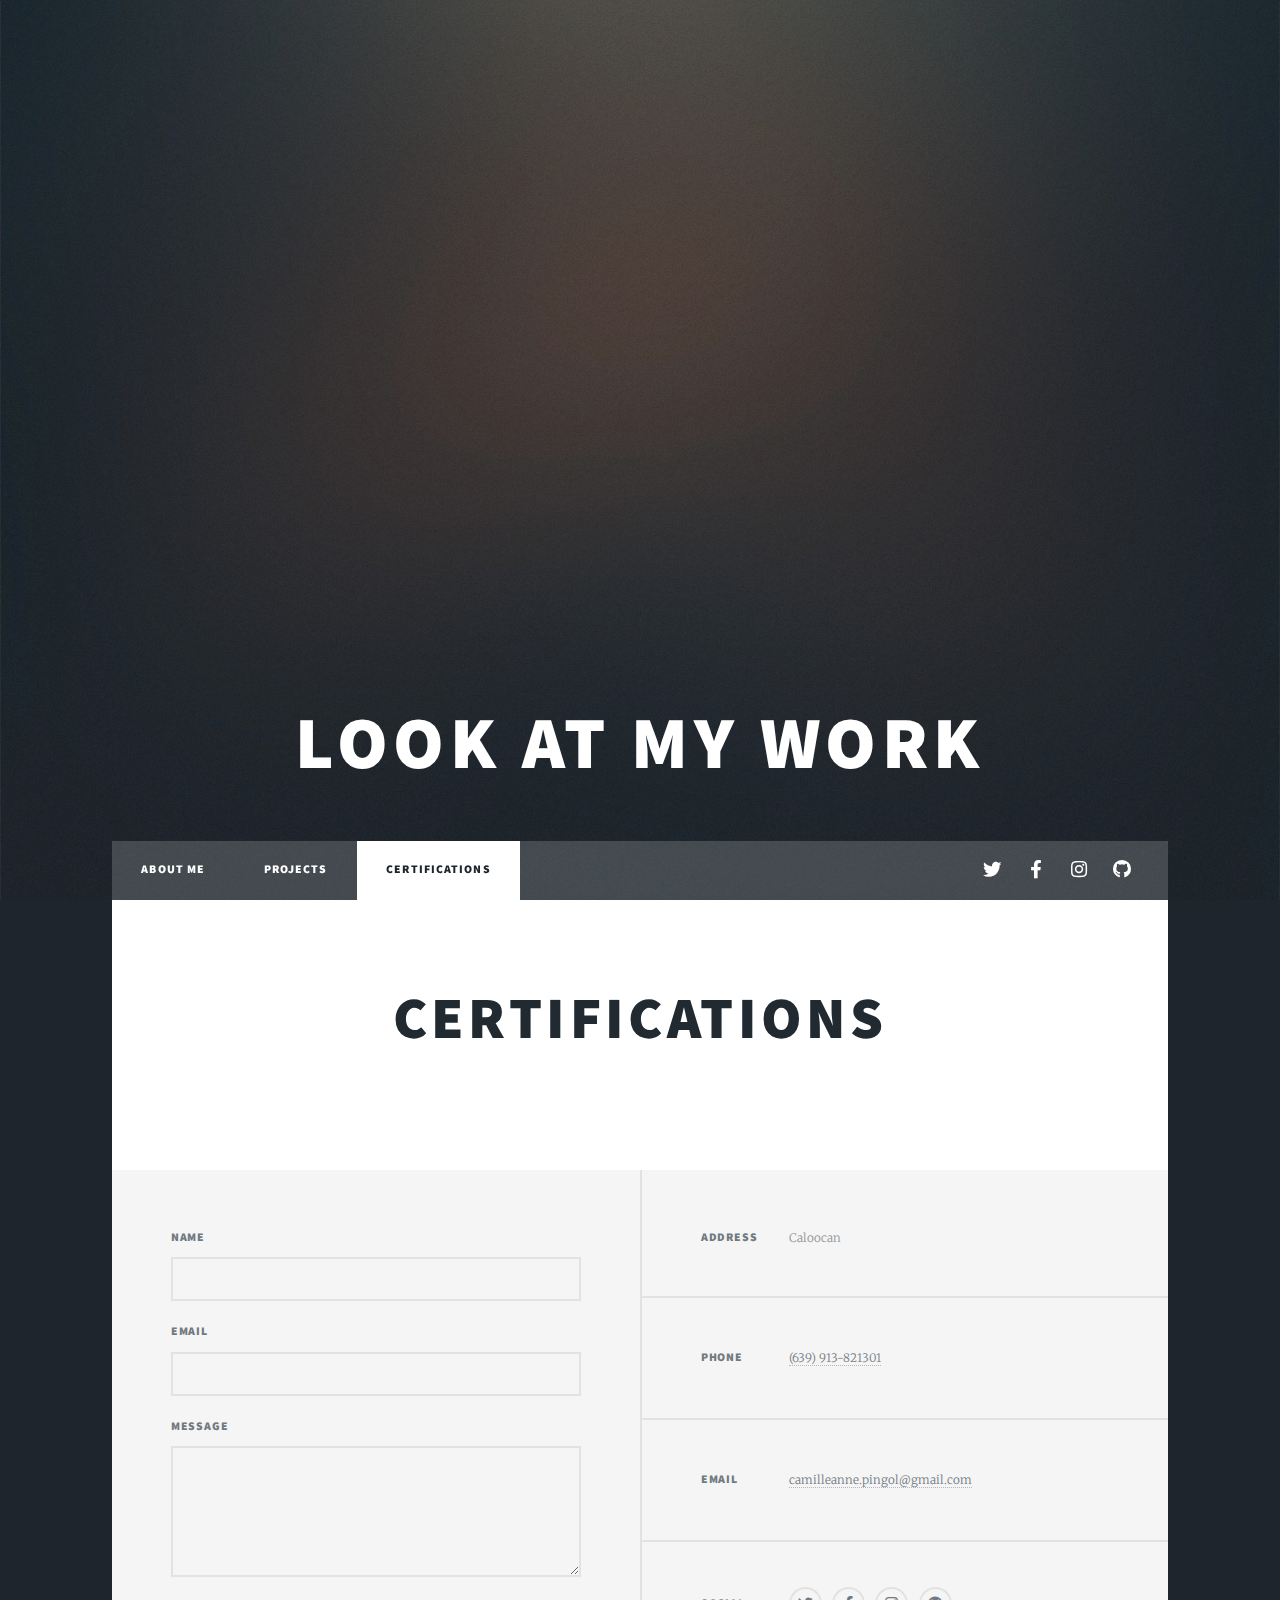
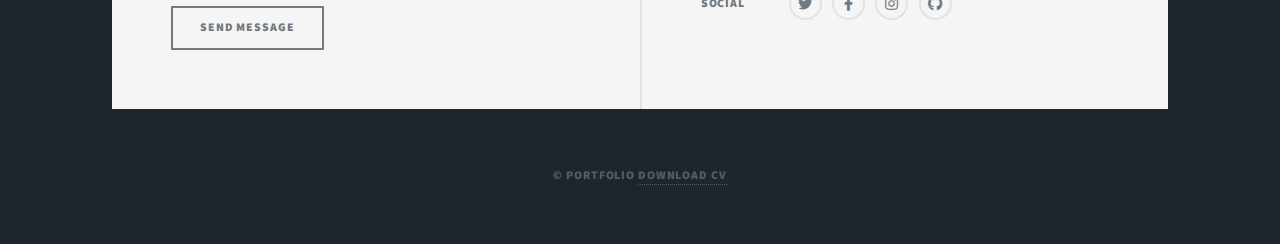
==== commit 41686dff: "Update elements.html" ====
--- a/elements.html
+++ b/elements.html
@@ -6,7 +6,7 @@
 -->
 <html>
 	<head>
-		<title>Elements Reference - Massively by HTML5 UP</title>
+		<title>Links</title>
 		<meta charset="utf-8" />
 		<meta name="viewport" content="width=device-width, initial-scale=1, user-scalable=no" />
 		<link rel="stylesheet" href="assets/css/main.css" />
@@ -17,17 +17,26 @@
 		<!-- Wrapper -->
 			<div id="wrapper">
 
+				<!-- Intro -->
+				<div id="intro">
+					<h1>Look at my work<br />
+
+
+				</div>
+
+
+
 				<!-- Header -->
 					<header id="header">
-						<a href="index.html" class="logo">Massively</a>
+						<a href="index.html" class="logo">Web developer</a>
 					</header>
 
 				<!-- Nav -->
 					<nav id="nav">
 						<ul class="links">
-							<li><a href="index.html">This is Massively</a></li>
-							<li><a href="generic.html">Generic Page</a></li>
-							<li class="active"><a href="elements.html">Elements Reference</a></li>
+							<li><a href="index.html">About me</a></li>
+							<li><a href="generic.html">Projects</a></li>
+							<li class="active"><a href="elements.html">Certifications</a></li>
 						</ul>
 						<ul class="icons">
 							<li><a href="#" class="icon brands fa-twitter"><span class="label">Twitter</span></a></li>
@@ -43,389 +52,11 @@
 						<!-- Post -->
 							<section class="post">
 								<header class="major">
-									<h1>Elements<br />
-									Reference</h1>
+									<h1>Certifications<br />
+
 								</header>
 
-								<!-- Text stuff -->
-									<h2>Text</h2>
-									<p>This is <b>bold</b> and this is <strong>strong</strong>. This is <i>italic</i> and this is <em>emphasized</em>.
-									This is <sup>superscript</sup> text and this is <sub>subscript</sub> text.
-									This is <u>underlined</u> and this is code: <code>for (;;) { ... }</code>.
-									Finally, this is a <a href="#">link</a>.</p>
-									<hr />
-									<h2>Heading Level 2</h2>
-									<h3>Heading Level 3</h3>
-									<h4>Heading Level 4</h4>
-									<h5>Heading Level 5</h5>
-									<h6>Heading Level 6</h6>
-									<hr />
-									<header>
-										<h2>Heading with a Subtitle</h2>
-										<p>Lorem ipsum dolor sit amet nullam id egestas urna aliquam</p>
-									</header>
-									<p>Nunc lacinia ante nunc ac lobortis. Interdum adipiscing gravida odio porttitor sem non mi integer non faucibus ornare mi ut ante amet placerat aliquet. Volutpat eu sed ante lacinia sapien lorem accumsan varius montes viverra nibh in adipiscing blandit tempus accumsan.</p>
-									<header>
-										<h3>Heading with a Subtitle</h3>
-										<p>Lorem ipsum dolor sit amet nullam id egestas urna aliquam</p>
-									</header>
-									<p>Nunc lacinia ante nunc ac lobortis. Interdum adipiscing gravida odio porttitor sem non mi integer non faucibus ornare mi ut ante amet placerat aliquet. Volutpat eu sed ante lacinia sapien lorem accumsan varius montes viverra nibh in adipiscing blandit tempus accumsan.</p>
-									<header>
-										<h4>Heading with a Subtitle</h4>
-										<p>Lorem ipsum dolor sit amet nullam id egestas urna aliquam</p>
-									</header>
-									<p>Nunc lacinia ante nunc ac lobortis. Interdum adipiscing gravida odio porttitor sem non mi integer non faucibus ornare mi ut ante amet placerat aliquet. Volutpat eu sed ante lacinia sapien lorem accumsan varius montes viverra nibh in adipiscing blandit tempus accumsan.</p>
-
-									<hr />
-
-								<!-- Lists -->
-									<h2>Lists</h2>
-									<div class="row">
-										<div class="col-6 col-12-small">
-
-											<h3>Unordered</h3>
-											<ul>
-												<li>Dolor pulvinar etiam.</li>
-												<li>Sagittis lorem eleifend.</li>
-												<li>Felis feugiat dolore viverra.</li>
-												<li>Dolor pulvinar etiam.</li>
-											</ul>
-
-											<h3>Alternate</h3>
-											<ul class="alt">
-												<li>Dolor pulvinar etiam etiam.</li>
-												<li>Sagittis adipiscing eleifend.</li>
-												<li>Felis enim dolore viverra.</li>
-												<li>Dolor pulvinar etiam etiam.</li>
-											</ul>
-
-										</div>
-										<div class="col-6 col-12-small">
-
-											<h3>Ordered</h3>
-											<ol>
-												<li>Dolor pulvinar etiam.</li>
-												<li>Etiam vel felis at viverra.</li>
-												<li>Felis enim feugiat magna.</li>
-												<li>Etiam vel felis nullam.</li>
-												<li>Felis enim et tempus.</li>
-											</ol>
-
-											<h3>Icons</h3>
-											<ul class="icons">
-												<li><a href="#" class="icon brands fa-twitter"><span class="label">Twitter</span></a></li>
-												<li><a href="#" class="icon brands fa-facebook-f"><span class="label">Facebook</span></a></li>
-												<li><a href="#" class="icon brands fa-instagram"><span class="label">Instagram</span></a></li>
-												<li><a href="#" class="icon brands fa-github"><span class="label">Github</span></a></li>
-												<li><a href="#" class="icon brands fa-dribbble"><span class="label">Dribbble</span></a></li>
-											</ul>
-											<ul class="icons alt">
-												<li><a href="#" class="icon brands alt fa-twitter"><span class="label">Twitter</span></a></li>
-												<li><a href="#" class="icon brands alt fa-facebook-f"><span class="label">Facebook</span></a></li>
-												<li><a href="#" class="icon brands alt fa-instagram"><span class="label">Instagram</span></a></li>
-												<li><a href="#" class="icon brands alt fa-github"><span class="label">Github</span></a></li>
-												<li><a href="#" class="icon brands alt fa-dribbble"><span class="label">Dribbble</span></a></li>
-											</ul>
-
-										</div>
-									</div>
-									<h3>Definition</h3>
-									<dl>
-										<dt>Item 1</dt>
-										<dd>
-											<p>Lorem ipsum dolor vestibulum ante ipsum primis in faucibus vestibulum. Blandit adipiscing eu felis iaculis volutpat ac adipiscing accumsan eu faucibus. Integer ac pellentesque praesent.</p>
-										</dd>
-										<dt>Item 2</dt>
-										<dd>
-											<p>Lorem ipsum dolor vestibulum ante ipsum primis in faucibus vestibulum. Blandit adipiscing eu felis iaculis volutpat ac adipiscing accumsan eu faucibus. Integer ac pellentesque praesent.</p>
-										</dd>
-										<dt>Item 3</dt>
-										<dd>
-											<p>Lorem ipsum dolor vestibulum ante ipsum primis in faucibus vestibulum. Blandit adipiscing eu felis iaculis volutpat ac adipiscing accumsan eu faucibus. Integer ac pellentesque praesent.</p>
-										</dd>
-									</dl>
-
-									<h3>Actions</h3>
-									<ul class="actions">
-										<li><a href="#" class="button primary">Primary</a></li>
-										<li><a href="#" class="button">Default</a></li>
-									</ul>
-									<ul class="actions small">
-										<li><a href="#" class="button primary small">Small</a></li>
-										<li><a href="#" class="button small">Small</a></li>
-									</ul>
-									<div class="row">
-										<div class="col-6 col-12-small">
-											<ul class="actions stacked">
-												<li><a href="#" class="button primary">Default</a></li>
-												<li><a href="#" class="button">Default</a></li>
-											</ul>
-										</div>
-										<div class="col-6 col-12-small">
-											<ul class="actions stacked">
-												<li><a href="#" class="button primary small">Small</a></li>
-												<li><a href="#" class="button small">Small</a></li>
-											</ul>
-										</div>
-									</div>
-									<div class="row">
-										<div class="col-6 col-12-small">
-											<ul class="actions stacked">
-												<li><a href="#" class="button primary fit">Default</a></li>
-												<li><a href="#" class="button fit">Default</a></li>
-											</ul>
-										</div>
-										<div class="col-6 col-12-small">
-											<ul class="actions stacked">
-												<li><a href="#" class="button primary small fit">Small</a></li>
-												<li><a href="#" class="button small fit">Small</a></li>
-											</ul>
-										</div>
-									</div>
-
-									<hr />
-
-								<!-- Blockquote -->
-									<h2>Blockquote</h2>
-									<blockquote>Fringilla nisl. Donec accumsan interdum nisi, quis tincidunt felis sagittis eget tempus euismod. Vestibulum ante ipsum primis in faucibus vestibulum. Blandit adipiscing eu felis iaculis volutpat ac adipiscing accumsan faucibus. Vestibulum ante ipsum primis in faucibus vestibulum. Blandit adipiscing eu felis.</blockquote>
-
-									<hr />
-
-								<!-- Table -->
-									<h2>Table</h2>
-
-									<h3>Default</h3>
-									<div class="table-wrapper">
-										<table>
-											<thead>
-												<tr>
-													<th>Name</th>
-													<th>Description</th>
-													<th>Price</th>
-												</tr>
-											</thead>
-											<tbody>
-												<tr>
-													<td>Item 1</td>
-													<td>Ante turpis integer aliquet porttitor.</td>
-													<td>29.99</td>
-												</tr>
-												<tr>
-													<td>Item 2</td>
-													<td>Vis ac commodo adipiscing arcu aliquet.</td>
-													<td>19.99</td>
-												</tr>
-												<tr>
-													<td>Item 3</td>
-													<td> Morbi faucibus arcu accumsan lorem.</td>
-													<td>29.99</td>
-												</tr>
-												<tr>
-													<td>Item 4</td>
-													<td>Vitae integer tempus condimentum.</td>
-													<td>19.99</td>
-												</tr>
-												<tr>
-													<td>Item 5</td>
-													<td>Ante turpis integer aliquet porttitor.</td>
-													<td>29.99</td>
-												</tr>
-											</tbody>
-											<tfoot>
-												<tr>
-													<td colspan="2"></td>
-													<td>100.00</td>
-												</tr>
-											</tfoot>
-										</table>
-									</div>
-
-									<h3>Alternate</h3>
-									<div class="table-wrapper">
-										<table class="alt">
-											<thead>
-												<tr>
-													<th>Name</th>
-													<th>Description</th>
-													<th>Price</th>
-												</tr>
-											</thead>
-											<tbody>
-												<tr>
-													<td>Item 1</td>
-													<td>Ante turpis integer aliquet porttitor.</td>
-													<td>29.99</td>
-												</tr>
-												<tr>
-													<td>Item 2</td>
-													<td>Vis ac commodo adipiscing arcu aliquet.</td>
-													<td>19.99</td>
-												</tr>
-												<tr>
-													<td>Item 3</td>
-													<td> Morbi faucibus arcu accumsan lorem.</td>
-													<td>29.99</td>
-												</tr>
-												<tr>
-													<td>Item 4</td>
-													<td>Vitae integer tempus condimentum.</td>
-													<td>19.99</td>
-												</tr>
-												<tr>
-													<td>Item 5</td>
-													<td>Ante turpis integer aliquet porttitor.</td>
-													<td>29.99</td>
-												</tr>
-											</tbody>
-											<tfoot>
-												<tr>
-													<td colspan="2"></td>
-													<td>100.00</td>
-												</tr>
-											</tfoot>
-										</table>
-									</div>
-
-									<hr />
-
-								<!-- Buttons -->
-									<h2>Buttons</h2>
-									<ul class="actions">
-										<li><a href="#" class="button primary">Primary</a></li>
-										<li><a href="#" class="button">Default</a></li>
-									</ul>
-									<ul class="actions">
-										<li><a href="#" class="button primary large">Large</a></li>
-										<li><a href="#" class="button">Default</a></li>
-										<li><a href="#" class="button small">Small</a></li>
-									</ul>
-									<ul class="actions fit">
-										<li><a href="#" class="button primary fit">Fit</a></li>
-										<li><a href="#" class="button fit">Fit</a></li>
-									</ul>
-									<ul class="actions fit small">
-										<li><a href="#" class="button primary fit small">Fit + Small</a></li>
-										<li><a href="#" class="button fit small">Fit + Small</a></li>
-									</ul>
-									<ul class="actions">
-										<li><a href="#" class="button primary icon solid fa-search">Icon</a></li>
-										<li><a href="#" class="button icon solid fa-download">Icon</a></li>
-									</ul>
-									<ul class="actions">
-										<li><span class="button primary disabled">Primary</span></li>
-										<li><span class="button disabled">Default</span></li>
-									</ul>
-
-									<hr />
-
-								<!-- Form -->
-									<h2>Form</h2>
-
-									<form method="post" action="#">
-										<div class="row gtr-uniform">
-											<div class="col-6 col-12-xsmall">
-												<input type="text" name="demo-name" id="demo-name" value="" placeholder="Name" />
-											</div>
-											<div class="col-6 col-12-xsmall">
-												<input type="email" name="demo-email" id="demo-email" value="" placeholder="Email" />
-											</div>
-											<!-- Break -->
-											<div class="col-12">
-												<select name="demo-category" id="demo-category">
-													<option value="">- Category -</option>
-													<option value="1">Manufacturing</option>
-													<option value="1">Shipping</option>
-													<option value="1">Administration</option>
-													<option value="1">Human Resources</option>
-												</select>
-											</div>
-											<!-- Break -->
-											<div class="col-4 col-12-small">
-												<input type="radio" id="demo-priority-low" name="demo-priority" checked>
-												<label for="demo-priority-low">Low</label>
-											</div>
-											<div class="col-4 col-12-small">
-												<input type="radio" id="demo-priority-normal" name="demo-priority">
-												<label for="demo-priority-normal">Normal</label>
-											</div>
-											<div class="col-4 col-12-small">
-												<input type="radio" id="demo-priority-high" name="demo-priority">
-												<label for="demo-priority-high">High</label>
-											</div>
-											<!-- Break -->
-											<div class="col-6 col-12-small">
-												<input type="checkbox" id="demo-copy" name="demo-copy">
-												<label for="demo-copy">Email me a copy</label>
-											</div>
-											<div class="col-6 col-12-small">
-												<input type="checkbox" id="demo-human" name="demo-human" checked>
-												<label for="demo-human">I am a human</label>
-											</div>
-											<!-- Break -->
-											<div class="col-12">
-												<textarea name="demo-message" id="demo-message" placeholder="Enter your message" rows="6"></textarea>
-											</div>
-											<!-- Break -->
-											<div class="col-12">
-												<ul class="actions">
-													<li><input type="submit" value="Send Message" class="primary" /></li>
-													<li><input type="reset" value="Reset" /></li>
-												</ul>
-											</div>
-										</div>
-									</form>
-
-									<hr />
-
-								<!-- Image -->
-									<h2>Image</h2>
-
-									<h3>Fit</h3>
-									<span class="image fit"><img src="images/pic01.jpg" alt="" /></span>
-									<div class="box alt">
-										<div class="row gtr-50 gtr-uniform">
-											<div class="col-4"><span class="image fit"><img src="images/pic02.jpg" alt="" /></span></div>
-											<div class="col-4"><span class="image fit"><img src="images/pic03.jpg" alt="" /></span></div>
-											<div class="col-4"><span class="image fit"><img src="images/pic04.jpg" alt="" /></span></div>
-											<!-- Break -->
-											<div class="col-4"><span class="image fit"><img src="images/pic04.jpg" alt="" /></span></div>
-											<div class="col-4"><span class="image fit"><img src="images/pic02.jpg" alt="" /></span></div>
-											<div class="col-4"><span class="image fit"><img src="images/pic03.jpg" alt="" /></span></div>
-											<!-- Break -->
-											<div class="col-4"><span class="image fit"><img src="images/pic03.jpg" alt="" /></span></div>
-											<div class="col-4"><span class="image fit"><img src="images/pic04.jpg" alt="" /></span></div>
-											<div class="col-4"><span class="image fit"><img src="images/pic02.jpg" alt="" /></span></div>
-										</div>
-									</div>
-
-									<h3>Left &amp; Right</h3>
-									<p><span class="image left"><img src="images/pic08.jpg" alt="" /></span>Lorem ipsum dolor sit accumsan interdum nisi, quis tincidunt felis sagittis eget. tempus euismod. Vestibulum ante ipsum primis in faucibus vestibulum. Blandit adipiscing eu felis iaculis volutpat ac adipiscing accumsan eu faucibus. Integer ac pellentesque praesent tincidunt felis sagittis eget. tempus euismod. Vestibulum ante ipsum primis sagittis eget. tempus euismod. Vestibulum ante ipsum primis in faucibus vestibulum. Blandit adipiscing eu felis iaculis volutpat ac adipiscing accumsan eu faucibus. Integer ac pellentesque praesent tincidunt felis sagittis eget. tempus euismod. Vestibulum ante ipsum primis in faucibus vestibulum. Blandit adipiscing eu felis iaculis volutpat ac adipiscing accumsan eu faucibus. Integer ac pellentesque praesent. Vestibulum ante ipsum primis in faucibus magna blandit adipiscing eu felis iaculis.</p>
-									<p><span class="image right"><img src="images/pic09.jpg" alt="" /></span>Lorem ipsum dolor sit accumsan interdum nisi, quis tincidunt felis sagittis eget. tempus euismod. Vestibulum ante ipsum primis in faucibus vestibulum. Blandit adipiscing eu felis iaculis volutpat ac adipiscing accumsan eu faucibus. Integer ac pellentesque praesent tincidunt felis sagittis eget. tempus euismod. Vestibulum ante ipsum primis sagittis eget. tempus euismod. Vestibulum ante ipsum primis in faucibus vestibulum. Blandit adipiscing eu felis iaculis volutpat ac adipiscing accumsan eu faucibus. Integer ac pellentesque praesent tincidunt felis sagittis eget. tempus euismod. Vestibulum ante ipsum primis in faucibus vestibulum. Blandit adipiscing eu felis iaculis volutpat ac adipiscing accumsan eu faucibus. Integer ac pellentesque praesent. Vestibulum ante ipsum primis in faucibus magna blandit adipiscing eu felis iaculis.</p>
-
-									<hr />
-
-								<!-- Box -->
-									<h2>Box</h2>
-									<div class="box">
-										<p>Felis sagittis eget tempus primis in faucibus vestibulum. Blandit adipiscing eu felis iaculis volutpat ac adipiscing accumsan eu faucibus. Integer ac pellentesque praesent tincidunt felis sagittis eget. tempus euismod. Magna sed etiam ante ipsum primis in faucibus vestibulum. Blandit adipiscing eu ipsum primis in faucibus vestibulum. Blandit adipiscing eu felis iaculis volutpat ac adipiscing accumsan eu faucibus lorem ipsum dolor sit amet nullam. Integer ac pellentesque praesent tincidunt felis sagittis eget. tempus euismod. Vestibulum ante ipsum primis sagittis eget. tempus euismod. Vestibulum ante ipsum primis in faucibus vestibulum. Blandit adipiscing eu felis iaculis volutpat ac adipiscing accumsan eu faucibus. Integer ac pellentesque praesent tincidunt felis sagittis eget. tempus euismod. Vestibulum ante ipsum primis in faucibus vestibulum. Blandit adipiscing eu felis iaculis volutpat ac adipiscing accumsan eu faucibus. Integer ac pellentesque praesent. Vestibulum ante ipsum primis in faucibus magna blandit adipiscing eu felis iaculis volutpat lorem ipsum dolor.</p>
-									</div>
-
-									<hr />
-
-								<!-- Preformatted Code -->
-									<h2>Preformatted</h2>
-									<pre><code>i = 0;
-
-while (!deck.isInOrder()) {
-    print 'Iteration ' + i;
-    deck.shuffle();
-    i++;
-}
-
-print 'It took ' + i + ' iterations to sort the deck.';
-</code></pre>
-
-							</section>
+			
 
 					</div>
 
@@ -455,16 +86,15 @@
 						<section class="split contact">
 							<section class="alt">
 								<h3>Address</h3>
-								<p>1234 Somewhere Road #87257<br />
-								Nashville, TN 00000-0000</p>
+								<p>Caloocan<br />
 							</section>
 							<section>
 								<h3>Phone</h3>
-								<p><a href="#">(000) 000-0000</a></p>
+								<p><a href="#">(639) 913-821301</a></p>
 							</section>
 							<section>
 								<h3>Email</h3>
-								<p><a href="#">info@untitled.tld</a></p>
+								<p><a href="#">camilleanne.pingol@gmail.com</a></p>
 							</section>
 							<section>
 								<h3>Social</h3>
@@ -480,7 +110,8 @@
 
 				<!-- Copyright -->
 					<div id="copyright">
-						<ul><li>&copy; Untitled</li><li>Design: <a href="https://html5up.net">HTML5 UP</a></li></ul>
+						<ul><li>&copy; Portfolio</li> <a href="file:///C:/Users/pocruz/Desktop/project/CV/Camille%20Anne%20Pingol.pdf" download>Download CV</a>
+						</ul>
 					</div>
 
 			</div>
@@ -495,4 +126,4 @@
 			<script src="assets/js/main.js"></script>
 
 	</body>
-</html>+</html>
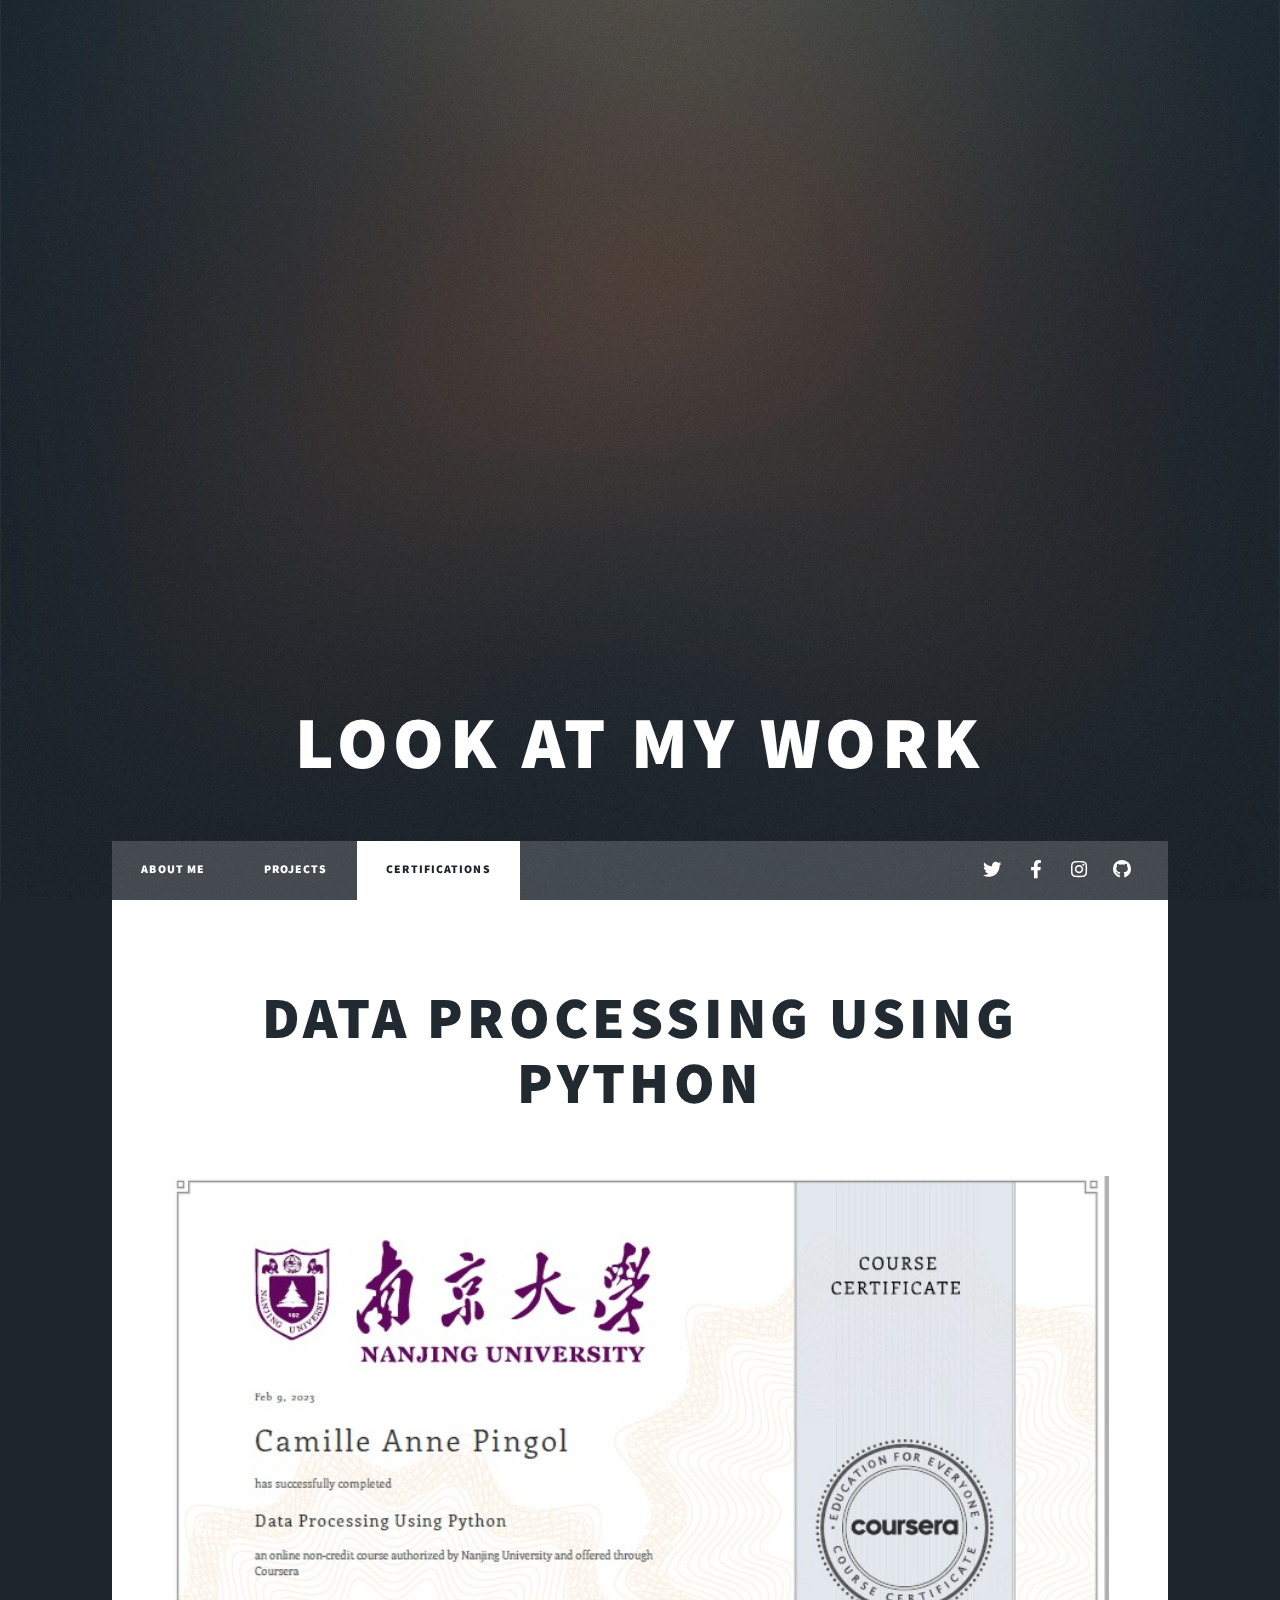
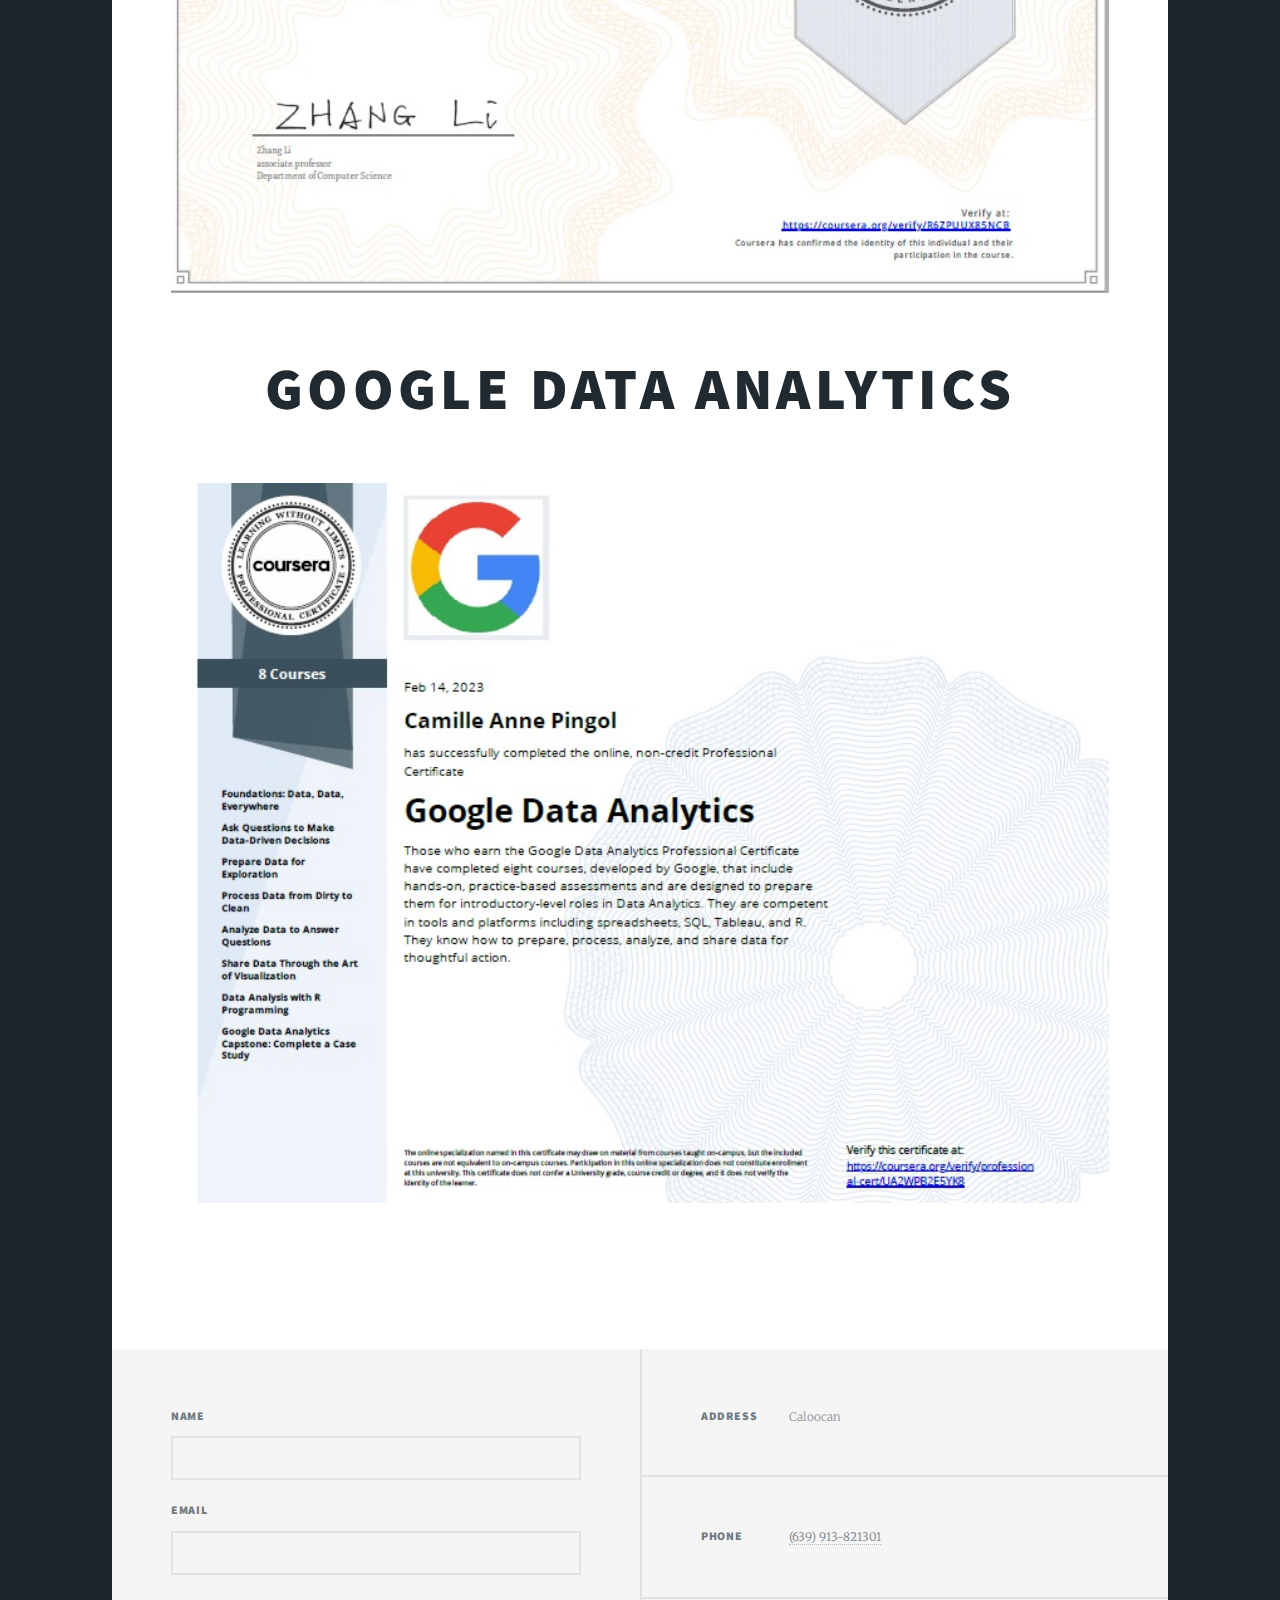
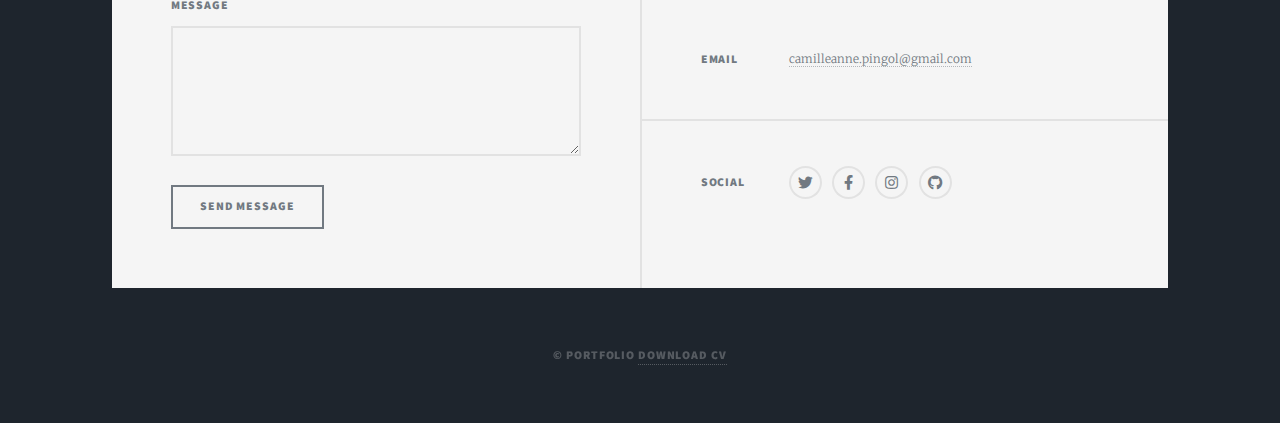
==== commit b54d5645: "Update elements.html" ====
--- a/elements.html
+++ b/elements.html
@@ -6,7 +6,7 @@
 -->
 <html>
 	<head>
-		<title>Links</title>
+		<title>Certifications</title>
 		<meta charset="utf-8" />
 		<meta name="viewport" content="width=device-width, initial-scale=1, user-scalable=no" />
 		<link rel="stylesheet" href="assets/css/main.css" />
@@ -52,11 +52,38 @@
 						<!-- Post -->
 							<section class="post">
 								<header class="major">
-									<h1>Certifications<br />
+									
 
-								</header>
+										<h2><a href="#">Data Processing Using Python<br />
+									</header>
+									<a href="#" class="image fit"><img src="images/pic12.jpg" alt="" /></a>
+									<ul class="actions special">
+										
+									</ul>
+								</article>
+						
+								
 
-			
+								<section class="post">
+									<header class="major">
+
+										<h2><a href="#">Google Data Analytics<br />
+
+									</header>
+									<a href="#" class="image main"><img src="images/pic13.jpg" alt="" /></a>
+									<ul class="actions special">
+								
+									</ul>
+								</article>
+
+<!-- Posts -->
+<section class="posts">
+	<article>
+		<header>
+
+
+
+
 
 					</div>
 
@@ -110,7 +137,7 @@
 
 				<!-- Copyright -->
 					<div id="copyright">
-						<ul><li>&copy; Portfolio</li> <a href="file:///C:/Users/pocruz/Desktop/project/CV/Camille%20Anne%20Pingol.pdf" download>Download CV</a>
+						<ul><li>&copy; Portfolio</li> <a href="https://drive.google.com/file/d/14Zjc_-amPZk3RMosn1l9APWEl3sgpJkH/view?usp=share_link" download>Download CV</a>
 						</ul>
 					</div>
 
